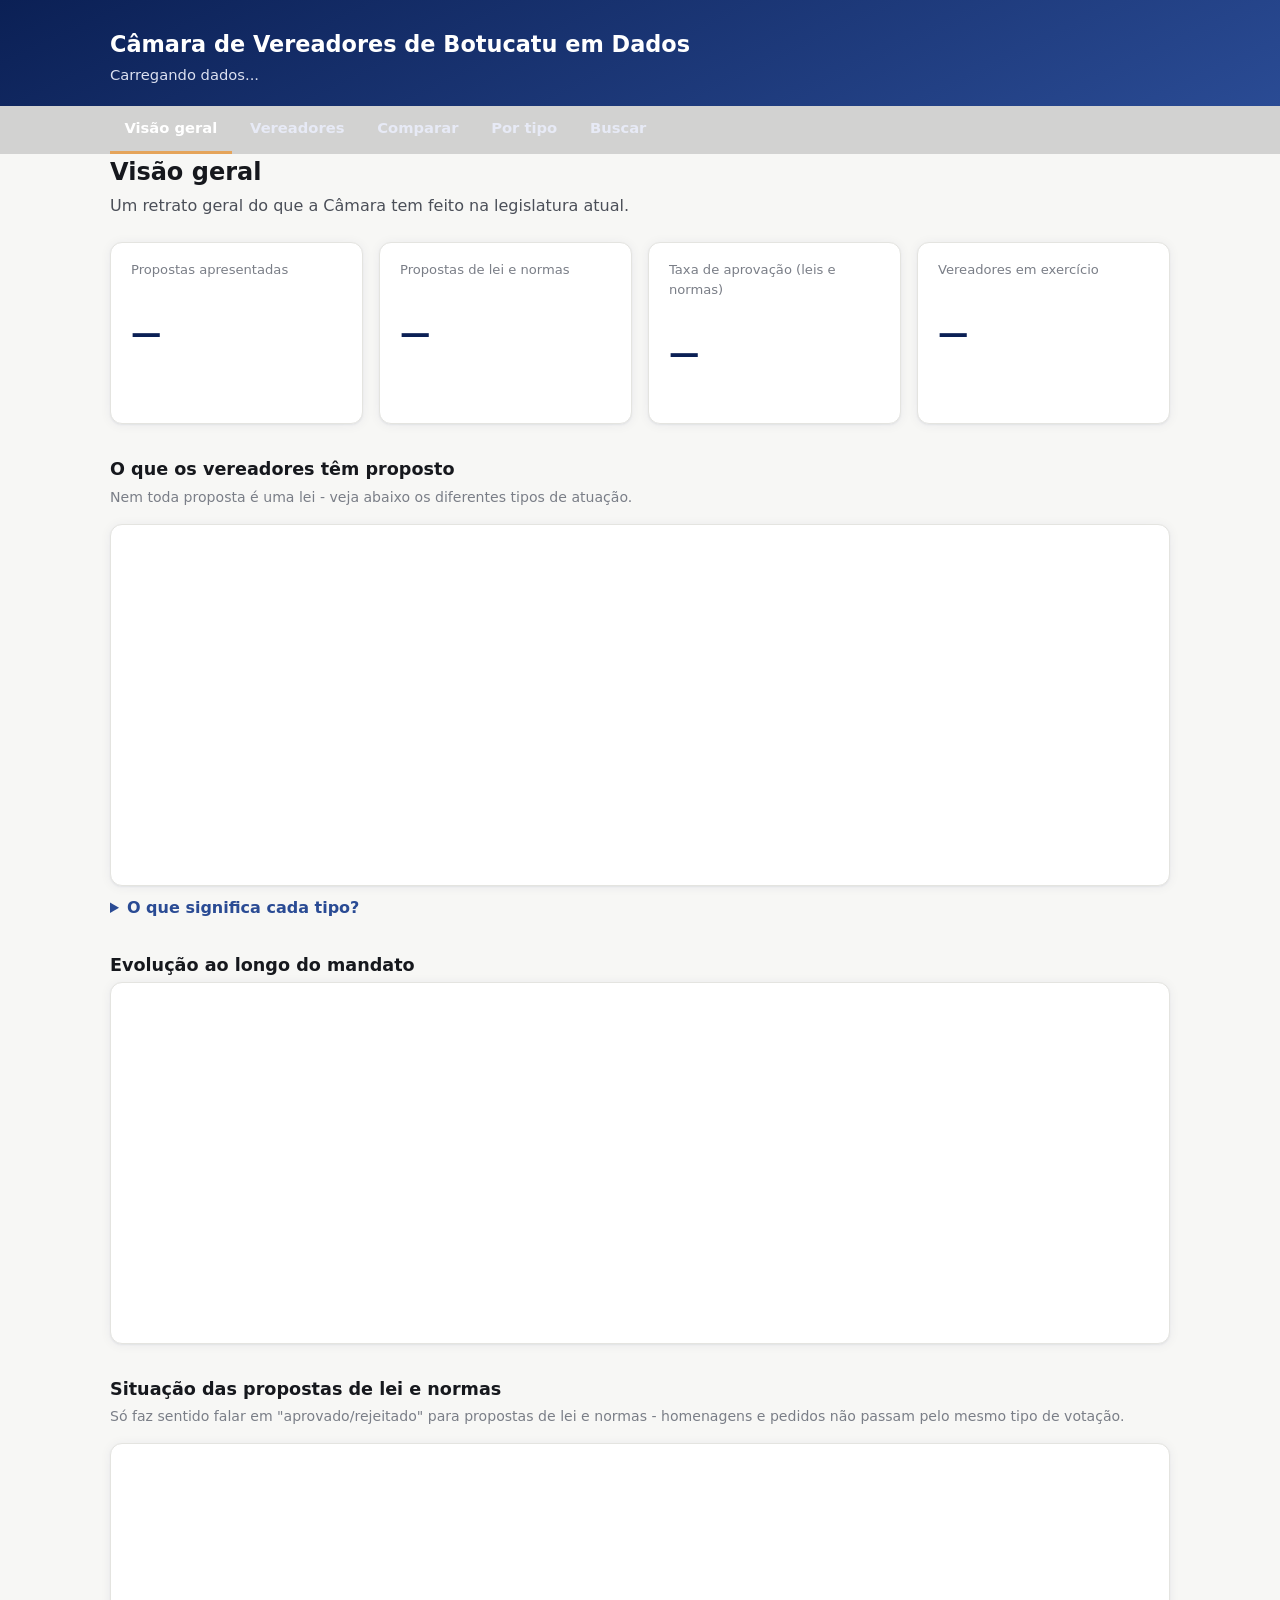
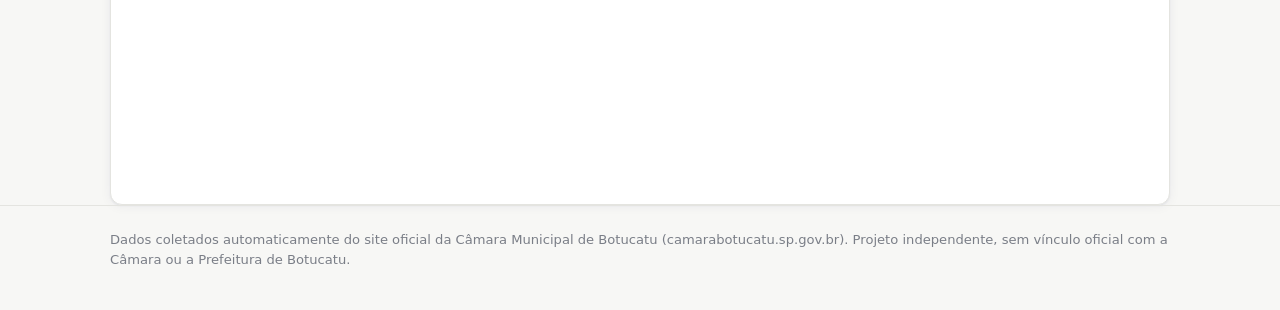
==== site/index.html @ a8df569b "Adiciona site público estático (HTML/CSS/JS) com identidade visual da Câmara 5 páginas (visão geral," ====
<!doctype html>
<html lang="pt-BR">
<head>
<meta charset="utf-8">
<meta name="viewport" content="width=device-width, initial-scale=1">
<title>Visão geral — Câmara de Botucatu em Dados</title>
<meta name="description" content="O que os vereadores de Botucatu em exercício têm proposto na legislatura atual.">
<link rel="stylesheet" href="assets/style.css">
<script src="https://cdn.jsdelivr.net/npm/chart.js@4"></script>
</head>
<body>
<header class="site-header" id="site-header"></header>
<nav class="site-nav" id="site-nav"></nav>

<main class="container">
  <h2 class="page-title">Visão geral</h2>
  <p class="page-subtitle">Um retrato geral do que a Câmara tem feito na legislatura atual.</p>

  <div class="grid" id="stat-tiles">
    <div class="card stat-tile"><p class="stat-label">Propostas apresentadas</p><p class="stat-value" id="stat-total">—</p></div>
    <div class="card stat-tile"><p class="stat-label">Propostas de lei e normas</p><p class="stat-value" id="stat-normativos">—</p></div>
    <div class="card stat-tile"><p class="stat-label">Taxa de aprovação (leis e normas)</p><p class="stat-value" id="stat-taxa">—</p></div>
    <div class="card stat-tile"><p class="stat-label">Vereadores em exercício</p><p class="stat-value" id="stat-vereadores">—</p></div>
  </div>

  <h3 class="section-title">O que os vereadores têm proposto</h3>
  <p class="section-caption">Nem toda proposta é uma lei - veja abaixo os diferentes tipos de atuação.</p>
  <div class="card chart-card">
    <div class="chart-wrap"><canvas id="grafico-familia"></canvas></div>
  </div>
  <details>
    <summary>O que significa cada tipo?</summary>
    <ul>
      <li><strong>Propostas de lei e normas</strong>: Projetos de Lei e afins - podem virar lei/norma se aprovados.</li>
      <li><strong>Pedidos e solicitações</strong>: Indicações (sugestões ao Executivo) e Requerimentos (pedidos formais/fiscalização).</li>
      <li><strong>Homenagens e manifestações</strong>: Moções - aplausos, repúdio, pesar. Não têm efeito de lei.</li>
      <li><strong>Outros</strong>: prestação de contas e vetos.</li>
    </ul>
  </details>

  <h3 class="section-title">Evolução ao longo do mandato</h3>
  <div class="card chart-card">
    <div class="chart-wrap"><canvas id="grafico-evolucao"></canvas></div>
  </div>

  <h3 class="section-title">Situação das propostas de lei e normas</h3>
  <p class="section-caption">Só faz sentido falar em "aprovado/rejeitado" para propostas de lei e normas - homenagens e pedidos não passam pelo mesmo tipo de votação.</p>
  <div class="card chart-card">
    <div class="chart-wrap"><canvas id="grafico-situacao"></canvas></div>
  </div>
</main>

<footer class="site-footer" id="site-footer"></footer>

<script src="assets/data.js"></script>
<script src="assets/layout.js"></script>
<script src="assets/charts.js"></script>
<script>
montarLayout("index");

CamaraData.carregar().then(({ proposituras, meta }) => {
  atualizarCabecalho(meta);

  const normativos = proposituras.filter((p) => p.familia === "Normativos");
  const aprovados = normativos.filter((p) => p.status === "Aprovado");
  const taxa = normativos.length ? Math.round((aprovados.length / normativos.length) * 100) : 0;

  document.getElementById("stat-total").textContent = CamaraData.formatarNumero(proposituras.length);
  document.getElementById("stat-normativos").textContent = CamaraData.formatarNumero(normativos.length);
  document.getElementById("stat-taxa").textContent = `${taxa}%`;
  document.getElementById("stat-vereadores").textContent = meta.total_vereadores;

  // Por família
  const porFamilia = CamaraData.agrupar(proposituras, "familia_label");
  const labelsUnicos = CamaraData.FAMILIAS_ORDEM
    .map((f) => proposituras.find((p) => p.familia === f)?.familia_label)
    .filter(Boolean);
  const valoresFamilia = labelsUnicos.map((l) => porFamilia[l] || 0);
  const coresFamilia = CamaraData.FAMILIAS_ORDEM.filter((f) => proposituras.some((p) => p.familia === f)).map((f) => CamaraData.CORES_FAMILIA[f]);
  graficoBarrasHorizontais("grafico-familia", labelsUnicos, valoresFamilia, coresFamilia);

  // Evolução por ano
  const porAnoFamilia = {};
  proposituras.forEach((p) => {
    if (!p.data) return;
    const ano = p.data.slice(0, 4);
    porAnoFamilia[ano] = porAnoFamilia[ano] || {};
    porAnoFamilia[ano][p.familia] = (porAnoFamilia[ano][p.familia] || 0) + 1;
  });
  const anos = Object.keys(porAnoFamilia).sort();
  const familiasPresentes = CamaraData.FAMILIAS_ORDEM.filter((f) => proposituras.some((p) => p.familia === f));
  const series = familiasPresentes.map((f) => ({
    label: proposituras.find((p) => p.familia === f).familia_label,
    data: anos.map((a) => porAnoFamilia[a][f] || 0),
    color: CamaraData.CORES_FAMILIA[f],
  }));
  graficoLinhaTempo("grafico-evolucao", anos, series);

  // Situação dos normativos
  const porStatus = CamaraData.agrupar(normativos, "status");
  const statusPresentes = CamaraData.STATUS_ORDEM.filter((s) => porStatus[s]);
  graficoBarrasStatus(
    "grafico-situacao",
    statusPresentes,
    statusPresentes.map((s) => porStatus[s]),
    statusPresentes.map((s) => CamaraData.CORES_STATUS[s])
  );
});
</script>
</body>
</html>
---- site/assets/style.css ----
/* Câmara de Botucatu em Dados — identidade visual baseada no site oficial
   (camarabotucatu.sp.gov.br): azul-marinho + dourado. */

:root {
  color-scheme: light;
  --navy: #0b2055;
  --navy-light: #2a4b94;
  --gold: #e5a45a;
  --gold-dark: #b97a2e;

  --bg: #f7f7f5;
  --surface: #ffffff;
  --text: #16181d;
  --text-secondary: #4b4f58;
  --text-muted: #7a7e87;
  --border: #e4e4e0;

  /* paleta categórica validada (acessível) - usada só para dados, não para o chrome */
  --cat-normativos: #2a78d6;
  --cat-fiscalizacao: #eb6834;
  --cat-manifestacoes: #1baf7a;
  --cat-outros: #eda100;

  /* status (fixos, com significado - nunca reaproveitados como cor de série) */
  --status-aprovado: #0ca30c;
  --status-rejeitado: #d03b3b;
  --status-tramitando: #d98c00;
  --status-arquivado: #ec835a;
  --status-outro: #7a7e87;

  --radius: 12px;
  --shadow: 0 1px 2px rgba(11, 32, 85, 0.06), 0 1px 12px rgba(11, 32, 85, 0.06);
}

@media (prefers-color-scheme: dark) {
  :root:where(:not([data-theme="light"])) {
    color-scheme: dark;
    --bg: #0f1115;
    --surface: #171a21;
    --text: #f3f4f6;
    --text-secondary: #c3c6cf;
    --text-muted: #8b8f99;
    --border: #2a2e37;
    --shadow: 0 1px 2px rgba(0, 0, 0, 0.3), 0 1px 12px rgba(0, 0, 0, 0.3);
  }
}
:root[data-theme="dark"] {
  color-scheme: dark;
  --bg: #0f1115;
  --surface: #171a21;
  --text: #f3f4f6;
  --text-secondary: #c3c6cf;
  --text-muted: #8b8f99;
  --border: #2a2e37;
  --shadow: 0 1px 2px rgba(0, 0, 0, 0.3), 0 1px 12px rgba(0, 0, 0, 0.3);
}

* { box-sizing: border-box; }

html, body {
  margin: 0;
  padding: 0;
  background: var(--bg);
  color: var(--text);
  font-family: system-ui, -apple-system, "Segoe UI", Roboto, sans-serif;
  line-height: 1.5;
  -webkit-font-smoothing: antialiased;
}

a { color: var(--navy-light); }
:root[data-theme="dark"] a, @media (prefers-color-scheme: dark) { }
a:hover { color: var(--gold-dark); }

.container {
  max-width: 1100px;
  margin: 0 auto;
  padding: 0 1.25rem;
}

/* ---------- Cabeçalho ---------- */
.site-header {
  background: linear-gradient(155deg, var(--navy) 0%, var(--navy-light) 100%);
  color: #fff;
  padding: 1.75rem 0 1.25rem;
}
.site-header .container {
  display: flex;
  align-items: center;
  gap: 1rem;
  flex-wrap: wrap;
}
.site-header img.brasao {
  height: 56px;
  width: auto;
  filter: drop-shadow(1px 1px 3px rgba(0,0,0,.35));
}
.site-header h1 {
  font-size: 1.4rem;
  margin: 0;
  font-weight: 700;
}
.site-header p {
  margin: .15rem 0 0;
  color: #dbe0f0;
  font-size: .92rem;
  max-width: 640px;
}
.header-text { flex: 1; min-width: 240px; }

/* ---------- Navegação ---------- */
.site-nav {
  background: rgba(0,0,0,.15);
}
.site-nav .container {
  display: flex;
  gap: .25rem;
  flex-wrap: wrap;
}
.site-nav a {
  color: #e7eaf6;
  text-decoration: none;
  padding: .7rem .9rem;
  font-size: .92rem;
  font-weight: 600;
  border-bottom: 3px solid transparent;
  transition: border-color .15s ease, color .15s ease;
}
.site-nav a:hover { color: #fff; }
.site-nav a.active {
  color: #fff;
  border-bottom-color: var(--gold);
}

/* ---------- Layout geral ---------- */
main { padding: 1.75rem 0 3rem; }
h2.page-title { font-size: 1.5rem; margin: 0 0 .25rem; }
.page-subtitle { color: var(--text-secondary); margin: 0 0 1.5rem; max-width: 720px; }
.section-title { font-size: 1.1rem; margin: 2rem 0 .25rem; }
.section-caption { color: var(--text-muted); font-size: .88rem; margin: 0 0 1rem; }

/* ---------- Cartões / grid ---------- */
.grid {
  display: grid;
  gap: 1rem;
  grid-template-columns: repeat(auto-fit, minmax(200px, 1fr));
}
.card {
  background: var(--surface);
  border: 1px solid var(--border);
  border-radius: var(--radius);
  box-shadow: var(--shadow);
  padding: 1.1rem 1.25rem;
}
.stat-tile .stat-label {
  font-size: .82rem;
  color: var(--text-muted);
  margin: 0 0 .35rem;
}
.stat-tile .stat-value {
  font-size: 1.9rem;
  font-weight: 700;
  color: var(--navy);
}
:root[data-theme="dark"] .stat-tile .stat-value,
@media (prefers-color-scheme: dark) { .stat-tile .stat-value { color: #7fa6ef; } }

.chart-card { padding: 1.25rem; }
.chart-wrap { position: relative; height: 320px; }

/* ---------- Botões / controles ---------- */
.btn {
  display: inline-block;
  background: var(--navy);
  color: #fff;
  border: none;
  border-radius: 999px;
  padding: .5rem 1rem;
  font-size: .85rem;
  font-weight: 600;
  text-decoration: none;
  cursor: pointer;
}
.btn:hover { background: var(--navy-light); color: #fff; }
.btn-gold { background: var(--gold); color: #35240a; }
.btn-gold:hover { background: var(--gold-dark); color: #fff; }

select, input[type="text"], input[type="search"] {
  font: inherit;
  padding: .55rem .7rem;
  border: 1px solid var(--border);
  border-radius: 8px;
  background: var(--surface);
  color: var(--text);
  width: 100%;
}
label.field-label {
  display: block;
  font-size: .82rem;
  font-weight: 600;
  color: var(--text-secondary);
  margin: 0 0 .3rem;
}
.field { margin-bottom: 1rem; }
.filters-row {
  display: grid;
  gap: .9rem;
  grid-template-columns: repeat(auto-fit, minmax(180px, 1fr));
  margin-bottom: 1.25rem;
}

/* pills de família / tipo de atuação (radio-like) */
.pill-group { display: flex; gap: .5rem; flex-wrap: wrap; margin-bottom: 1rem; }
.pill {
  border: 1.5px solid var(--border);
  background: var(--surface);
  color: var(--text-secondary);
  border-radius: 999px;
  padding: .45rem .9rem;
  font-size: .85rem;
  font-weight: 600;
  cursor: pointer;
}
.pill.active {
  border-color: var(--navy);
  background: var(--navy);
  color: #fff;
}

/* ---------- Tabela ---------- */
.table-wrap { overflow-x: auto; border: 1px solid var(--border); border-radius: var(--radius); }
table { width: 100%; border-collapse: collapse; background: var(--surface); font-size: .9rem; }
th, td { text-align: left; padding: .6rem .8rem; border-bottom: 1px solid var(--border); white-space: nowrap; }
td.wrap, th.wrap { white-space: normal; }
th { color: var(--text-muted); font-size: .78rem; text-transform: uppercase; letter-spacing: .03em; }
tbody tr:hover { background: rgba(11,32,85,.04); }
:root[data-theme="dark"] tbody tr:hover { background: rgba(255,255,255,.04); }

/* status pill dentro de tabela */
.status-pill {
  display: inline-block;
  padding: .15rem .55rem;
  border-radius: 999px;
  font-size: .78rem;
  font-weight: 600;
  color: #fff;
}

/* ---------- Perfil do vereador ---------- */
.perfil-header { display: flex; gap: 1.25rem; flex-wrap: wrap; align-items: flex-start; }
.perfil-header img.foto {
  width: 140px; height: 140px; object-fit: cover;
  border-radius: var(--radius);
  border: 1px solid var(--border);
  background: var(--surface);
}
.perfil-info { flex: 1; min-width: 240px; }
.perfil-info h2 { margin: 0 0 .25rem; }
details { margin-top: .6rem; }
details summary { cursor: pointer; font-weight: 600; color: var(--navy-light); }
:root[data-theme="dark"] details summary { color: #9db6ec; }

/* ---------- Rodapé ---------- */
.site-footer {
  border-top: 1px solid var(--border);
  color: var(--text-muted);
  font-size: .82rem;
  padding: 1.5rem 0 2.5rem;
}

/* ---------- Utilidades ---------- */
.empty-state { color: var(--text-muted); font-style: italic; padding: 1rem 0; }
.skeleton { color: var(--text-muted); }
.legend { display: flex; gap: 1rem; flex-wrap: wrap; font-size: .82rem; color: var(--text-secondary); margin-top: .5rem; }
.legend .dot { display: inline-block; width: 10px; height: 10px; border-radius: 50%; margin-right: .35rem; vertical-align: middle; }

@media (max-width: 640px) {
  .site-header h1 { font-size: 1.15rem; }
  .stat-tile .stat-value { font-size: 1.5rem; }
}
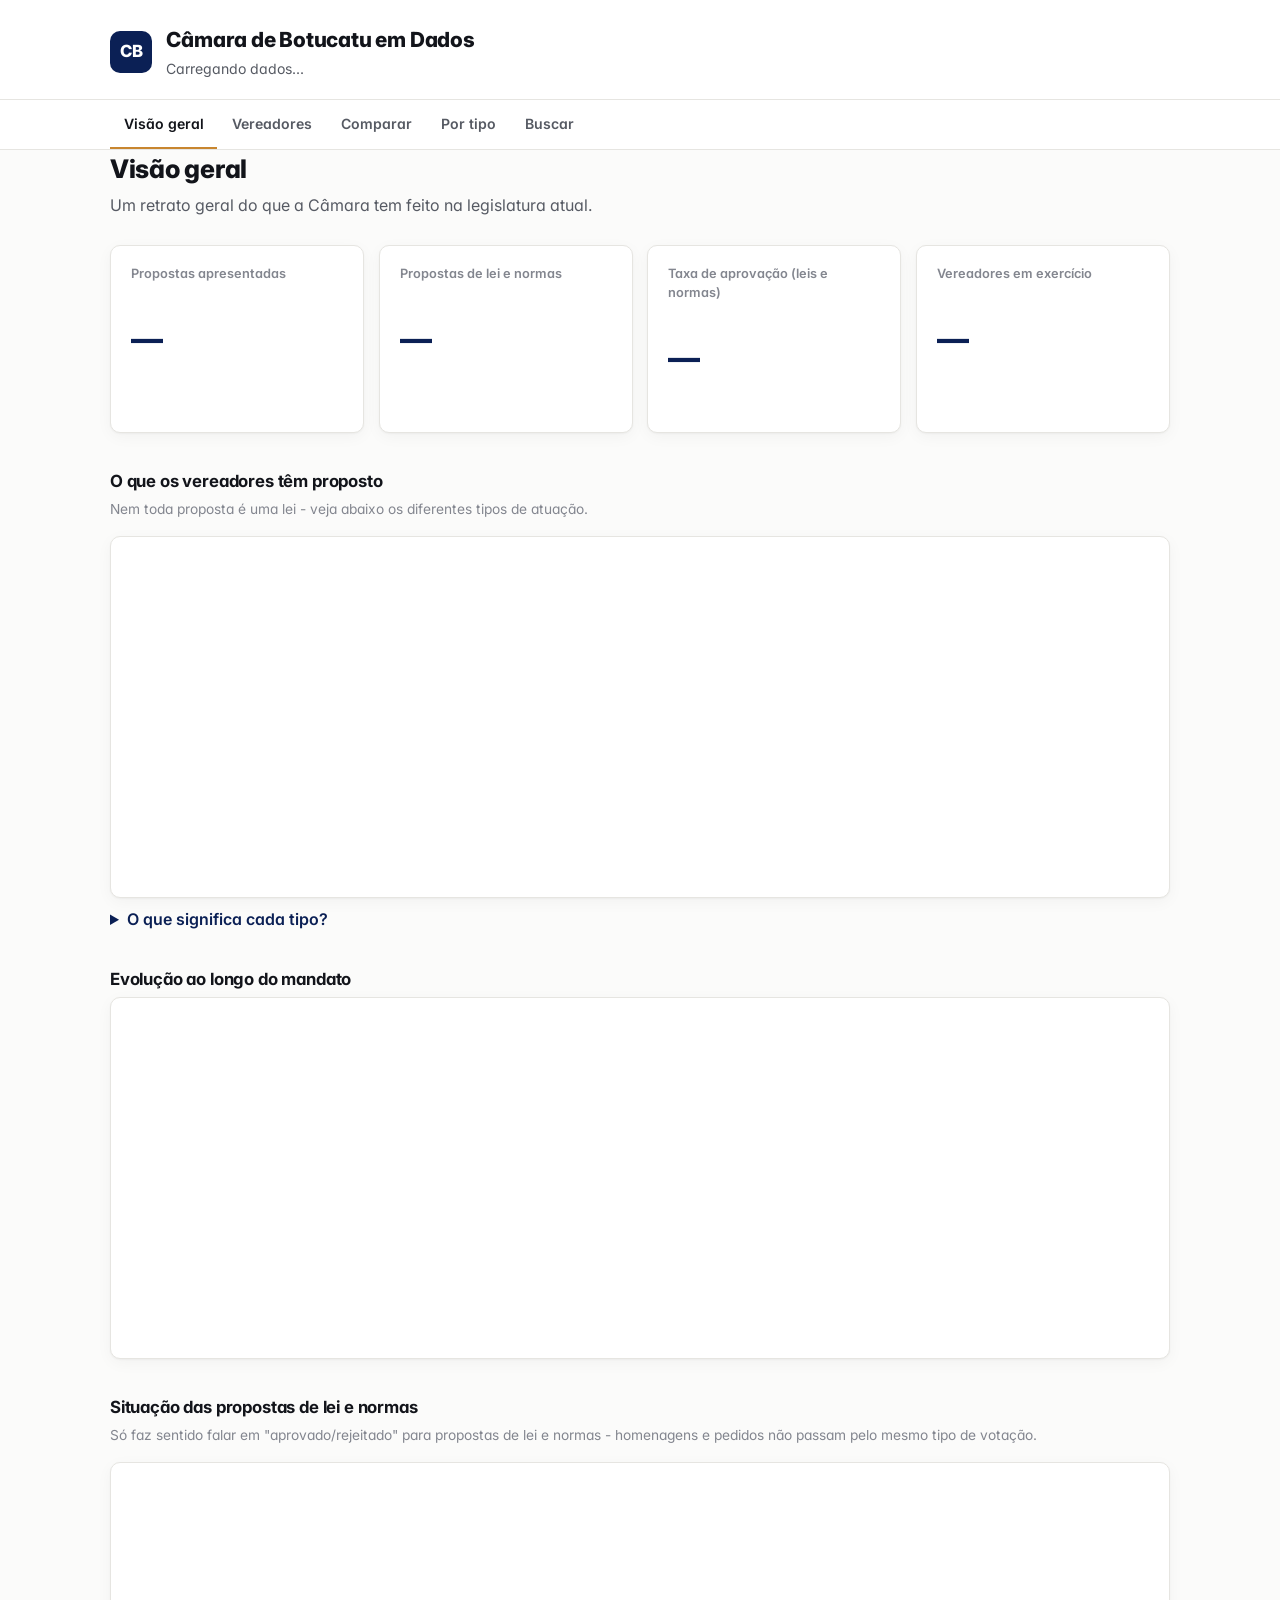
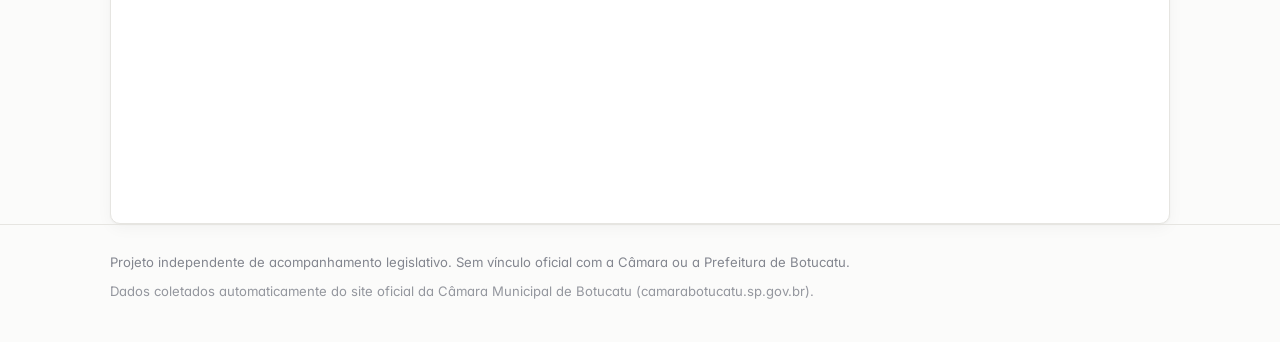
==== commit 0781664f: "Redesenha identidade visual do site e adiciona roadmap do projeto Site deixa de usar o navy/dourado " ====
--- a/site/index.html
+++ b/site/index.html
@@ -5,6 +5,9 @@
 <meta name="viewport" content="width=device-width, initial-scale=1">
 <title>Visão geral — Câmara de Botucatu em Dados</title>
 <meta name="description" content="O que os vereadores de Botucatu em exercício têm proposto na legislatura atual.">
+<link rel="preconnect" href="https://fonts.googleapis.com">
+<link rel="preconnect" href="https://fonts.gstatic.com" crossorigin>
+<link href="https://fonts.googleapis.com/css2?family=Inter:wght@400;600;700;800&display=swap" rel="stylesheet">
 <link rel="stylesheet" href="assets/style.css">
 <script src="https://cdn.jsdelivr.net/npm/chart.js@4"></script>
 </head>
--- a/site/assets/style.css
+++ b/site/assets/style.css
@@ -1,19 +1,21 @@
-/* Câmara de Botucatu em Dados — identidade visual baseada no site oficial
-   (camarabotucatu.sp.gov.br): azul-marinho + dourado. */
+/* Câmara de Botucatu em Dados — ferramenta independente de acompanhamento
+   legislativo. Usa o azul-marinho da Câmara apenas como referência sutil
+   (texto/acentos), não como identidade visual copiada - o objetivo é parecer
+   um produto de dados moderno, não uma extensão do site institucional. */
 
 :root {
   color-scheme: light;
   --navy: #0b2055;
-  --navy-light: #2a4b94;
-  --gold: #e5a45a;
-  --gold-dark: #b97a2e;
-
-  --bg: #f7f7f5;
+  --navy-soft: #eef1f9;
+  --gold: #c8862f;
+
+  --ink: #12141a;
+  --bg: #fbfbfa;
   --surface: #ffffff;
-  --text: #16181d;
-  --text-secondary: #4b4f58;
-  --text-muted: #7a7e87;
-  --border: #e4e4e0;
+  --text: #21242b;
+  --text-secondary: #565a63;
+  --text-muted: #83868f;
+  --border: #e6e5e1;
 
   /* paleta categórica validada (acessível) - usada só para dados, não para o chrome */
   --cat-normativos: #2a78d6;
@@ -26,33 +28,37 @@
   --status-rejeitado: #d03b3b;
   --status-tramitando: #d98c00;
   --status-arquivado: #ec835a;
-  --status-outro: #7a7e87;
-
-  --radius: 12px;
-  --shadow: 0 1px 2px rgba(11, 32, 85, 0.06), 0 1px 12px rgba(11, 32, 85, 0.06);
+  --status-outro: #83868f;
+
+  --radius: 10px;
+  --shadow: 0 1px 2px rgba(18, 20, 26, 0.04), 0 4px 16px rgba(18, 20, 26, 0.04);
 }
 
 @media (prefers-color-scheme: dark) {
   :root:where(:not([data-theme="light"])) {
     color-scheme: dark;
+    --navy-soft: #182036;
     --bg: #0f1115;
     --surface: #171a21;
-    --text: #f3f4f6;
-    --text-secondary: #c3c6cf;
-    --text-muted: #8b8f99;
+    --ink: #f4f5f7;
+    --text: #e7e8ea;
+    --text-secondary: #b7bac2;
+    --text-muted: #888c96;
     --border: #2a2e37;
-    --shadow: 0 1px 2px rgba(0, 0, 0, 0.3), 0 1px 12px rgba(0, 0, 0, 0.3);
+    --shadow: 0 1px 2px rgba(0, 0, 0, 0.3), 0 4px 16px rgba(0, 0, 0, 0.3);
   }
 }
 :root[data-theme="dark"] {
   color-scheme: dark;
+  --navy-soft: #182036;
   --bg: #0f1115;
   --surface: #171a21;
-  --text: #f3f4f6;
-  --text-secondary: #c3c6cf;
-  --text-muted: #8b8f99;
+  --ink: #f4f5f7;
+  --text: #e7e8ea;
+  --text-secondary: #b7bac2;
+  --text-muted: #888c96;
   --border: #2a2e37;
-  --shadow: 0 1px 2px rgba(0, 0, 0, 0.3), 0 1px 12px rgba(0, 0, 0, 0.3);
+  --shadow: 0 1px 2px rgba(0, 0, 0, 0.3), 0 4px 16px rgba(0, 0, 0, 0.3);
 }
 
 * { box-sizing: border-box; }
@@ -62,14 +68,16 @@
   padding: 0;
   background: var(--bg);
   color: var(--text);
-  font-family: system-ui, -apple-system, "Segoe UI", Roboto, sans-serif;
+  font-family: "Inter", system-ui, -apple-system, "Segoe UI", sans-serif;
   line-height: 1.5;
   -webkit-font-smoothing: antialiased;
-}
-
-a { color: var(--navy-light); }
-:root[data-theme="dark"] a, @media (prefers-color-scheme: dark) { }
-a:hover { color: var(--gold-dark); }
+  font-feature-settings: "cv11", "ss01";
+}
+
+h1, h2, h3, .stat-value { letter-spacing: -0.01em; }
+
+a { color: var(--navy); text-underline-offset: 2px; }
+a:hover { color: var(--gold); }
 
 .container {
   max-width: 1100px;
@@ -79,69 +87,82 @@
 
 /* ---------- Cabeçalho ---------- */
 .site-header {
-  background: linear-gradient(155deg, var(--navy) 0%, var(--navy-light) 100%);
-  color: #fff;
-  padding: 1.75rem 0 1.25rem;
+  background: var(--surface);
+  border-bottom: 1px solid var(--border);
+  padding: 1.5rem 0 1.25rem;
 }
 .site-header .container {
   display: flex;
   align-items: center;
-  gap: 1rem;
+  gap: .9rem;
   flex-wrap: wrap;
 }
-.site-header img.brasao {
-  height: 56px;
-  width: auto;
-  filter: drop-shadow(1px 1px 3px rgba(0,0,0,.35));
+.site-header .brandmark {
+  width: 42px;
+  height: 42px;
+  flex: none;
+  border-radius: 10px;
+  background: var(--navy);
+  color: #fff;
+  display: flex;
+  align-items: center;
+  justify-content: center;
+  font-weight: 800;
+  font-size: 1.05rem;
 }
 .site-header h1 {
-  font-size: 1.4rem;
+  font-size: 1.3rem;
   margin: 0;
-  font-weight: 700;
+  font-weight: 800;
+  color: var(--ink);
 }
 .site-header p {
-  margin: .15rem 0 0;
-  color: #dbe0f0;
-  font-size: .92rem;
+  margin: .2rem 0 0;
+  color: var(--text-secondary);
+  font-size: .88rem;
   max-width: 640px;
 }
 .header-text { flex: 1; min-width: 240px; }
 
 /* ---------- Navegação ---------- */
 .site-nav {
-  background: rgba(0,0,0,.15);
+  background: var(--surface);
+  border-bottom: 1px solid var(--border);
+  position: sticky;
+  top: 0;
+  z-index: 10;
 }
 .site-nav .container {
   display: flex;
-  gap: .25rem;
+  gap: .1rem;
   flex-wrap: wrap;
 }
 .site-nav a {
-  color: #e7eaf6;
+  color: var(--text-secondary);
   text-decoration: none;
-  padding: .7rem .9rem;
-  font-size: .92rem;
-  font-weight: 600;
-  border-bottom: 3px solid transparent;
+  padding: .8rem .85rem;
+  font-size: .88rem;
+  font-weight: 600;
+  border-bottom: 2px solid transparent;
   transition: border-color .15s ease, color .15s ease;
 }
-.site-nav a:hover { color: #fff; }
+.site-nav a:hover { color: var(--ink); }
 .site-nav a.active {
-  color: #fff;
+  color: var(--ink);
   border-bottom-color: var(--gold);
 }
 
 /* ---------- Layout geral ---------- */
-main { padding: 1.75rem 0 3rem; }
-h2.page-title { font-size: 1.5rem; margin: 0 0 .25rem; }
-.page-subtitle { color: var(--text-secondary); margin: 0 0 1.5rem; max-width: 720px; }
-.section-title { font-size: 1.1rem; margin: 2rem 0 .25rem; }
-.section-caption { color: var(--text-muted); font-size: .88rem; margin: 0 0 1rem; }
+main { padding: 2rem 0 3rem; }
+h2.page-title { font-size: 1.6rem; margin: 0 0 .3rem; font-weight: 800; color: var(--ink); }
+.page-subtitle { color: var(--text-secondary); margin: 0 0 1.75rem; max-width: 720px; }
+.section-title { font-size: 1.05rem; margin: 2.25rem 0 .3rem; font-weight: 700; color: var(--ink); }
+.section-caption { color: var(--text-muted); font-size: .86rem; margin: 0 0 1rem; }
 
 /* ---------- Cartões / grid ---------- */
 .grid {
   display: grid;
-  gap: 1rem;
+  gap: .9rem;
   grid-template-columns: repeat(auto-fit, minmax(200px, 1fr));
 }
 .card {
@@ -151,18 +172,22 @@
   box-shadow: var(--shadow);
   padding: 1.1rem 1.25rem;
 }
+.stat-tile { position: relative; overflow: hidden; }
 .stat-tile .stat-label {
-  font-size: .82rem;
+  font-size: .8rem;
   color: var(--text-muted);
-  margin: 0 0 .35rem;
+  margin: 0 0 .4rem;
+  font-weight: 600;
 }
 .stat-tile .stat-value {
-  font-size: 1.9rem;
-  font-weight: 700;
+  font-size: 2rem;
+  font-weight: 800;
   color: var(--navy);
 }
-:root[data-theme="dark"] .stat-tile .stat-value,
-@media (prefers-color-scheme: dark) { .stat-tile .stat-value { color: #7fa6ef; } }
+:root[data-theme="dark"] .stat-tile .stat-value { color: #8fb3ef; }
+@media (prefers-color-scheme: dark) {
+  :root:where(:not([data-theme="light"])) .stat-tile .stat-value { color: #8fb3ef; }
+}
 
 .chart-card { padding: 1.25rem; }
 .chart-wrap { position: relative; height: 320px; }
@@ -170,19 +195,23 @@
 /* ---------- Botões / controles ---------- */
 .btn {
   display: inline-block;
+  background: transparent;
+  color: var(--navy);
+  border: 1.5px solid var(--border);
+  border-radius: 999px;
+  padding: .4rem .85rem;
+  font-size: .82rem;
+  font-weight: 600;
+  text-decoration: none;
+  cursor: pointer;
+}
+.btn:hover { border-color: var(--navy); background: var(--navy-soft); color: var(--navy); }
+.btn-primary {
   background: var(--navy);
   color: #fff;
-  border: none;
-  border-radius: 999px;
-  padding: .5rem 1rem;
-  font-size: .85rem;
-  font-weight: 600;
-  text-decoration: none;
-  cursor: pointer;
-}
-.btn:hover { background: var(--navy-light); color: #fff; }
-.btn-gold { background: var(--gold); color: #35240a; }
-.btn-gold:hover { background: var(--gold-dark); color: #fff; }
+  border-color: var(--navy);
+}
+.btn-primary:hover { background: #142a68; color: #fff; }
 
 select, input[type="text"], input[type="search"] {
   font: inherit;
@@ -193,6 +222,7 @@
   color: var(--text);
   width: 100%;
 }
+select:focus, input:focus { outline: 2px solid var(--navy-soft); border-color: var(--navy); }
 label.field-label {
   display: block;
   font-size: .82rem;
@@ -222,58 +252,65 @@
 }
 .pill.active {
   border-color: var(--navy);
-  background: var(--navy);
-  color: #fff;
+  background: var(--navy-soft);
+  color: var(--navy);
 }
 
 /* ---------- Tabela ---------- */
 .table-wrap { overflow-x: auto; border: 1px solid var(--border); border-radius: var(--radius); }
-table { width: 100%; border-collapse: collapse; background: var(--surface); font-size: .9rem; }
-th, td { text-align: left; padding: .6rem .8rem; border-bottom: 1px solid var(--border); white-space: nowrap; }
+table { width: 100%; border-collapse: collapse; background: var(--surface); font-size: .89rem; }
+th, td { text-align: left; padding: .65rem .8rem; border-bottom: 1px solid var(--border); white-space: nowrap; }
 td.wrap, th.wrap { white-space: normal; }
-th { color: var(--text-muted); font-size: .78rem; text-transform: uppercase; letter-spacing: .03em; }
-tbody tr:hover { background: rgba(11,32,85,.04); }
-:root[data-theme="dark"] tbody tr:hover { background: rgba(255,255,255,.04); }
+th { color: var(--text-muted); font-size: .76rem; text-transform: uppercase; letter-spacing: .04em; font-weight: 700; }
+tbody tr:hover { background: var(--navy-soft); }
 
 /* status pill dentro de tabela */
 .status-pill {
   display: inline-block;
   padding: .15rem .55rem;
   border-radius: 999px;
-  font-size: .78rem;
-  font-weight: 600;
+  font-size: .76rem;
+  font-weight: 700;
   color: #fff;
 }
 
 /* ---------- Perfil do vereador ---------- */
 .perfil-header { display: flex; gap: 1.25rem; flex-wrap: wrap; align-items: flex-start; }
 .perfil-header img.foto {
-  width: 140px; height: 140px; object-fit: cover;
+  width: 132px; height: 132px; object-fit: cover;
   border-radius: var(--radius);
   border: 1px solid var(--border);
   background: var(--surface);
 }
 .perfil-info { flex: 1; min-width: 240px; }
-.perfil-info h2 { margin: 0 0 .25rem; }
+.perfil-info h2 { margin: 0 0 .25rem; font-weight: 800; color: var(--ink); }
 details { margin-top: .6rem; }
-details summary { cursor: pointer; font-weight: 600; color: var(--navy-light); }
-:root[data-theme="dark"] details summary { color: #9db6ec; }
+details summary { cursor: pointer; font-weight: 600; color: var(--navy); }
 
 /* ---------- Rodapé ---------- */
 .site-footer {
   border-top: 1px solid var(--border);
   color: var(--text-muted);
   font-size: .82rem;
-  padding: 1.5rem 0 2.5rem;
-}
+  padding: 1.75rem 0 2.5rem;
+}
+.site-footer .fonte-oficial {
+  display: flex;
+  align-items: center;
+  gap: .5rem;
+  margin-top: .6rem;
+  opacity: .85;
+}
+.site-footer .fonte-oficial img { height: 22px; width: auto; }
 
 /* ---------- Utilidades ---------- */
 .empty-state { color: var(--text-muted); font-style: italic; padding: 1rem 0; }
-.skeleton { color: var(--text-muted); }
 .legend { display: flex; gap: 1rem; flex-wrap: wrap; font-size: .82rem; color: var(--text-secondary); margin-top: .5rem; }
 .legend .dot { display: inline-block; width: 10px; height: 10px; border-radius: 50%; margin-right: .35rem; vertical-align: middle; }
 
 @media (max-width: 640px) {
-  .site-header h1 { font-size: 1.15rem; }
-  .stat-tile .stat-value { font-size: 1.5rem; }
-}
+  .site-header h1 { font-size: 1.1rem; }
+  .stat-tile .stat-value { font-size: 1.6rem; }
+  .site-nav .container { gap: 0; }
+  .site-nav a { padding: .7rem .55rem; font-size: .82rem; }
+}
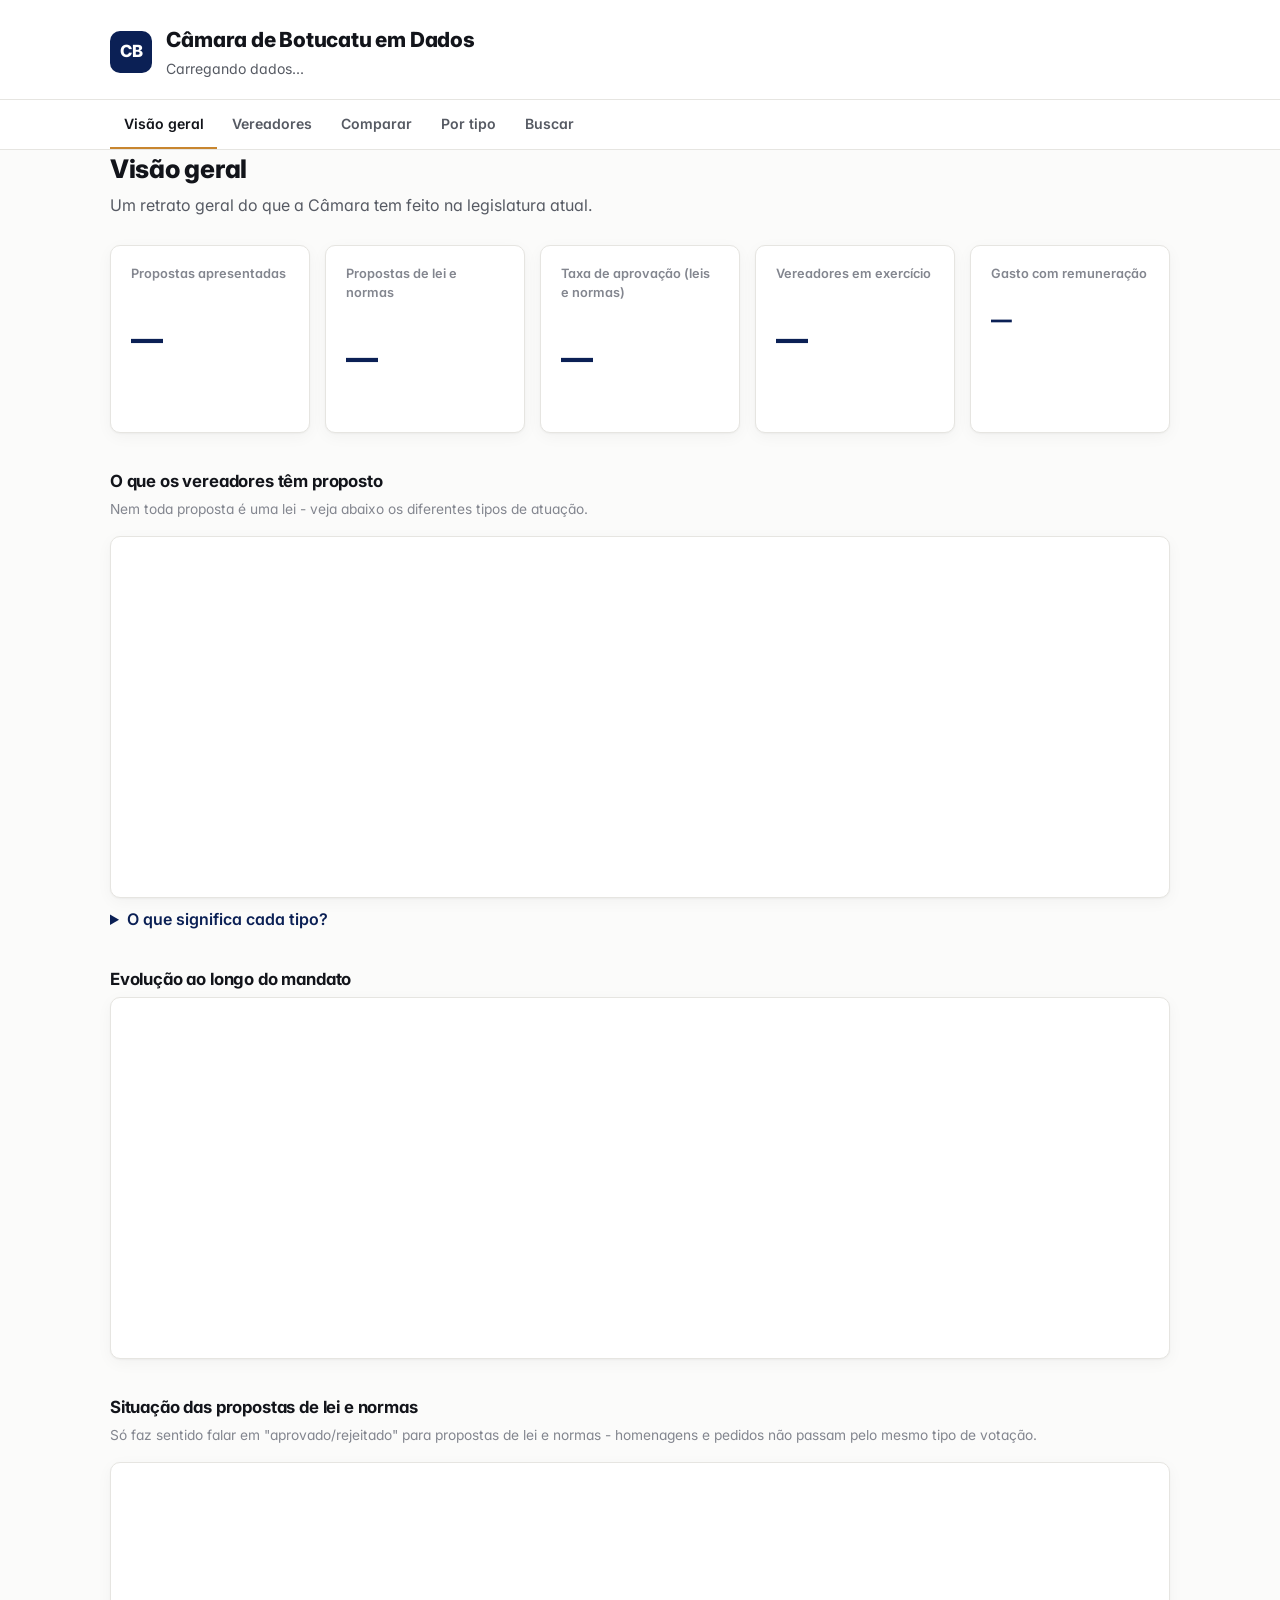
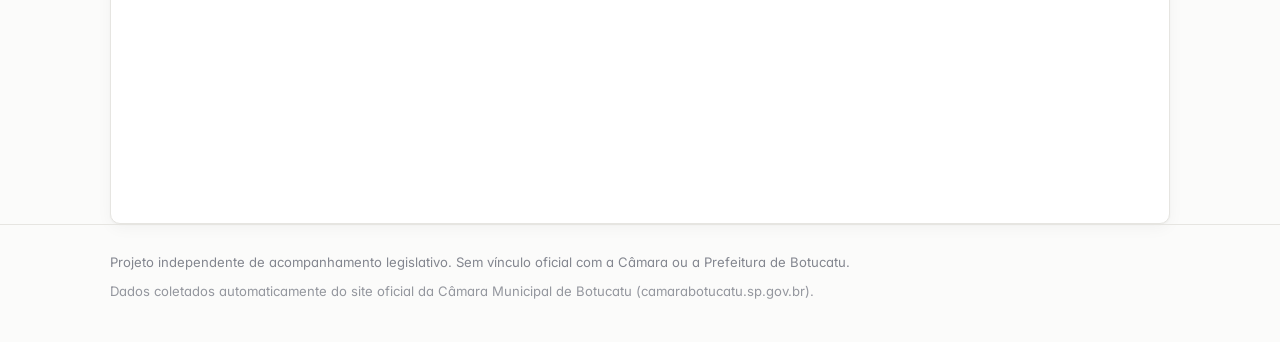
==== commit 7b69eb1a: "Exibe remuneração dos vereadores no site (visão geral + perfil) Visão geral ganha um card com o tota" ====
--- a/site/index.html
+++ b/site/index.html
@@ -24,7 +24,9 @@
     <div class="card stat-tile"><p class="stat-label">Propostas de lei e normas</p><p class="stat-value" id="stat-normativos">—</p></div>
     <div class="card stat-tile"><p class="stat-label">Taxa de aprovação (leis e normas)</p><p class="stat-value" id="stat-taxa">—</p></div>
     <div class="card stat-tile"><p class="stat-label">Vereadores em exercício</p><p class="stat-value" id="stat-vereadores">—</p></div>
+    <div class="card stat-tile"><p class="stat-label">Gasto com remuneração</p><p class="stat-value moeda" id="stat-remuneracao">—</p></div>
   </div>
+  <p class="section-caption" id="legenda-remuneracao"></p>
 
   <h3 class="section-title">O que os vereadores têm proposto</h3>
   <p class="section-caption">Nem toda proposta é uma lei - veja abaixo os diferentes tipos de atuação.</p>
@@ -61,7 +63,7 @@
 <script>
 montarLayout("index");
 
-CamaraData.carregar().then(({ proposituras, meta }) => {
+CamaraData.carregar().then(({ proposituras, meta, remuneracao }) => {
   atualizarCabecalho(meta);
 
   const normativos = proposituras.filter((p) => p.familia === "Normativos");
@@ -72,6 +74,13 @@
   document.getElementById("stat-normativos").textContent = CamaraData.formatarNumero(normativos.length);
   document.getElementById("stat-taxa").textContent = `${taxa}%`;
   document.getElementById("stat-vereadores").textContent = meta.total_vereadores;
+
+  const totalRemuneracao = remuneracao.reduce((soma, r) => soma + (r.liquido || 0), 0);
+  document.getElementById("stat-remuneracao").textContent = CamaraData.formatarMoeda(totalRemuneracao);
+  const periodo = CamaraData.periodoRemuneracao(remuneracao);
+  document.getElementById("legenda-remuneracao").textContent = periodo
+    ? `Soma do valor líquido pago a vereadores (${periodo}), segundo o portal de transparência da Câmara - fonte separada da Siscam, pode não cobrir o mandato inteiro ainda.`
+    : "";
 
   // Por família
   const porFamilia = CamaraData.agrupar(proposituras, "familia_label");
--- a/site/assets/style.css
+++ b/site/assets/style.css
@@ -183,7 +183,9 @@
   font-size: 2rem;
   font-weight: 800;
   color: var(--navy);
-}
+  overflow-wrap: break-word;
+}
+.stat-tile .stat-value.moeda { font-size: 1.3rem; white-space: nowrap; }
 :root[data-theme="dark"] .stat-tile .stat-value { color: #8fb3ef; }
 @media (prefers-color-scheme: dark) {
   :root:where(:not([data-theme="light"])) .stat-tile .stat-value { color: #8fb3ef; }
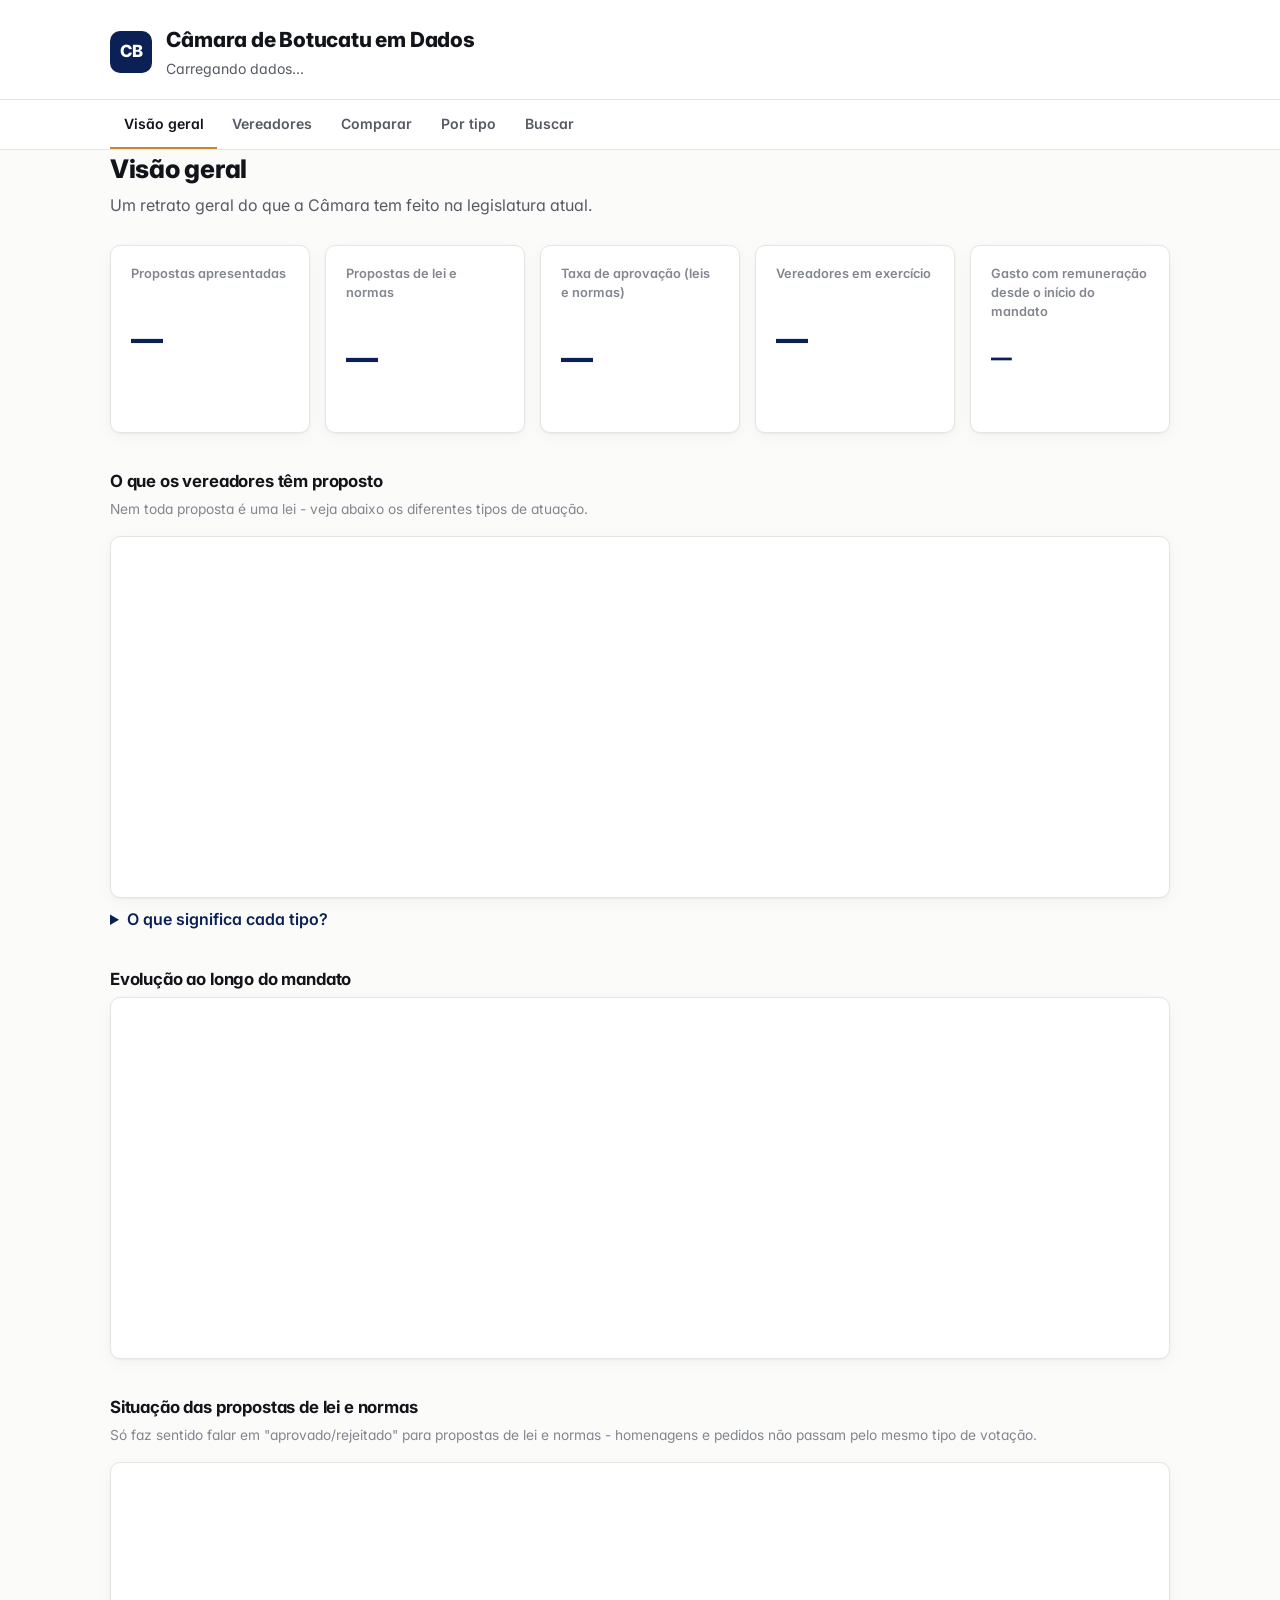
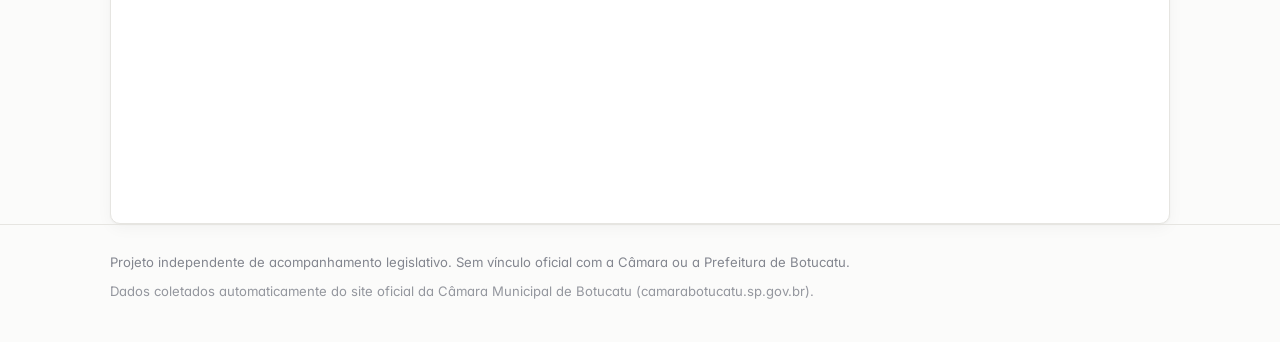
==== commit 7a6d3de2: "Estima gasto com remuneração desde o início do mandato Usa a data_admissao já coletada do portal de " ====
--- a/site/index.html
+++ b/site/index.html
@@ -24,7 +24,7 @@
     <div class="card stat-tile"><p class="stat-label">Propostas de lei e normas</p><p class="stat-value" id="stat-normativos">—</p></div>
     <div class="card stat-tile"><p class="stat-label">Taxa de aprovação (leis e normas)</p><p class="stat-value" id="stat-taxa">—</p></div>
     <div class="card stat-tile"><p class="stat-label">Vereadores em exercício</p><p class="stat-value" id="stat-vereadores">—</p></div>
-    <div class="card stat-tile"><p class="stat-label">Gasto com remuneração</p><p class="stat-value moeda" id="stat-remuneracao">—</p></div>
+    <div class="card stat-tile"><p class="stat-label">Gasto com remuneração desde o início do mandato</p><p class="stat-value moeda" id="stat-remuneracao">—</p></div>
   </div>
   <p class="section-caption" id="legenda-remuneracao"></p>
 
@@ -75,11 +75,11 @@
   document.getElementById("stat-taxa").textContent = `${taxa}%`;
   document.getElementById("stat-vereadores").textContent = meta.total_vereadores;
 
-  const totalRemuneracao = remuneracao.reduce((soma, r) => soma + (r.liquido || 0), 0);
-  document.getElementById("stat-remuneracao").textContent = CamaraData.formatarMoeda(totalRemuneracao);
+  document.getElementById("stat-remuneracao").textContent = CamaraData.formatarMoeda(meta.estimativa_gasto_mandato_total);
+  const totalConfirmado = remuneracao.reduce((soma, r) => soma + (r.proventos || 0), 0);
   const periodo = CamaraData.periodoRemuneracao(remuneracao);
-  document.getElementById("legenda-remuneracao").textContent = periodo
-    ? `Soma do valor líquido pago a vereadores (${periodo}), segundo o portal de transparência da Câmara - fonte separada da Siscam, pode não cobrir o mandato inteiro ainda.`
+  document.getElementById("legenda-remuneracao").textContent = meta.estimativa_gasto_mandato_total
+    ? `Estimativa do valor bruto pago a vereadores desde o início do mandato (${meta.legislatura_atual_inicio_display}) até ${meta.estimativa_gasto_mandato_competencia}, mês a mês, pelo valor mais recente conhecido de cada um - já considera corretamente quando um suplente assumiu no lugar de um titular licenciado. Não considera possíveis reajustes salariais ao longo do caminho. ${CamaraData.formatarMoeda(totalConfirmado)} desse total já foram efetivamente confirmados nos meses com dados coletados (${periodo}); o restante é projeção.`
     : "";
 
   // Por família
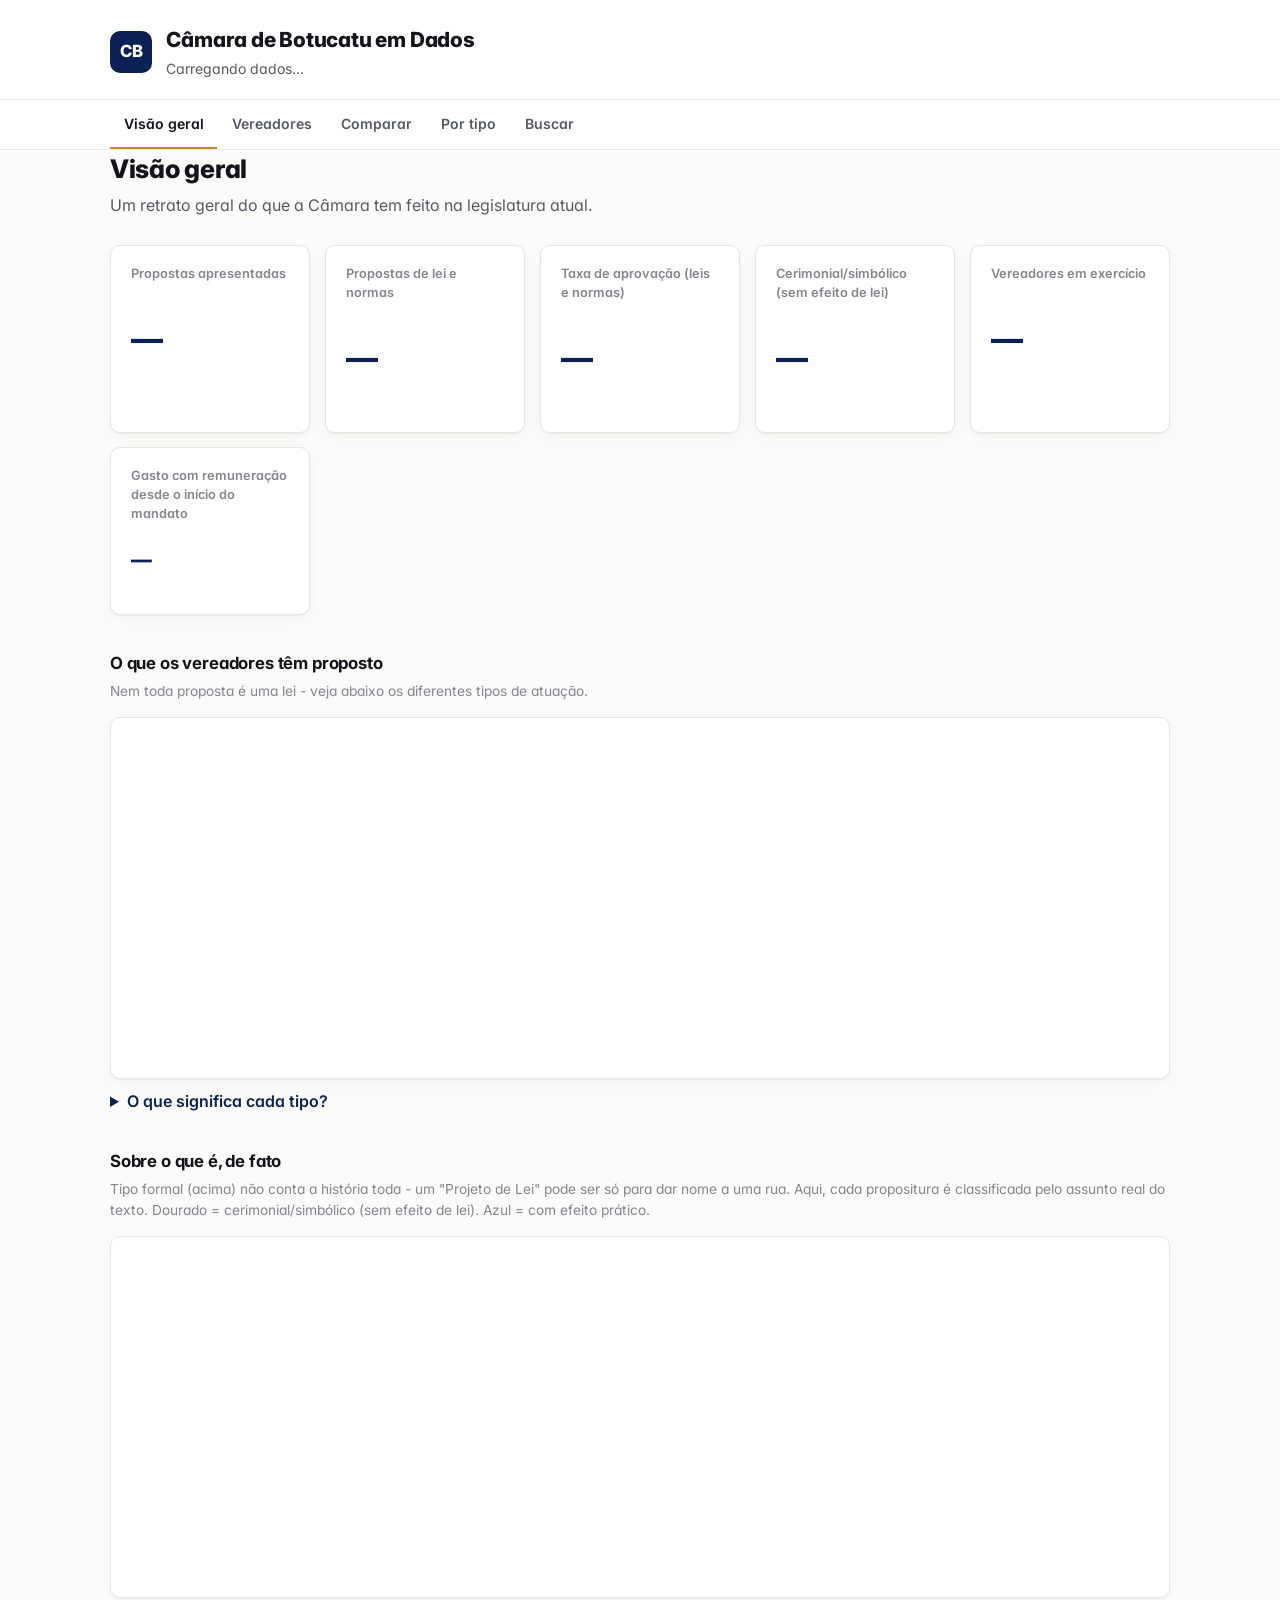
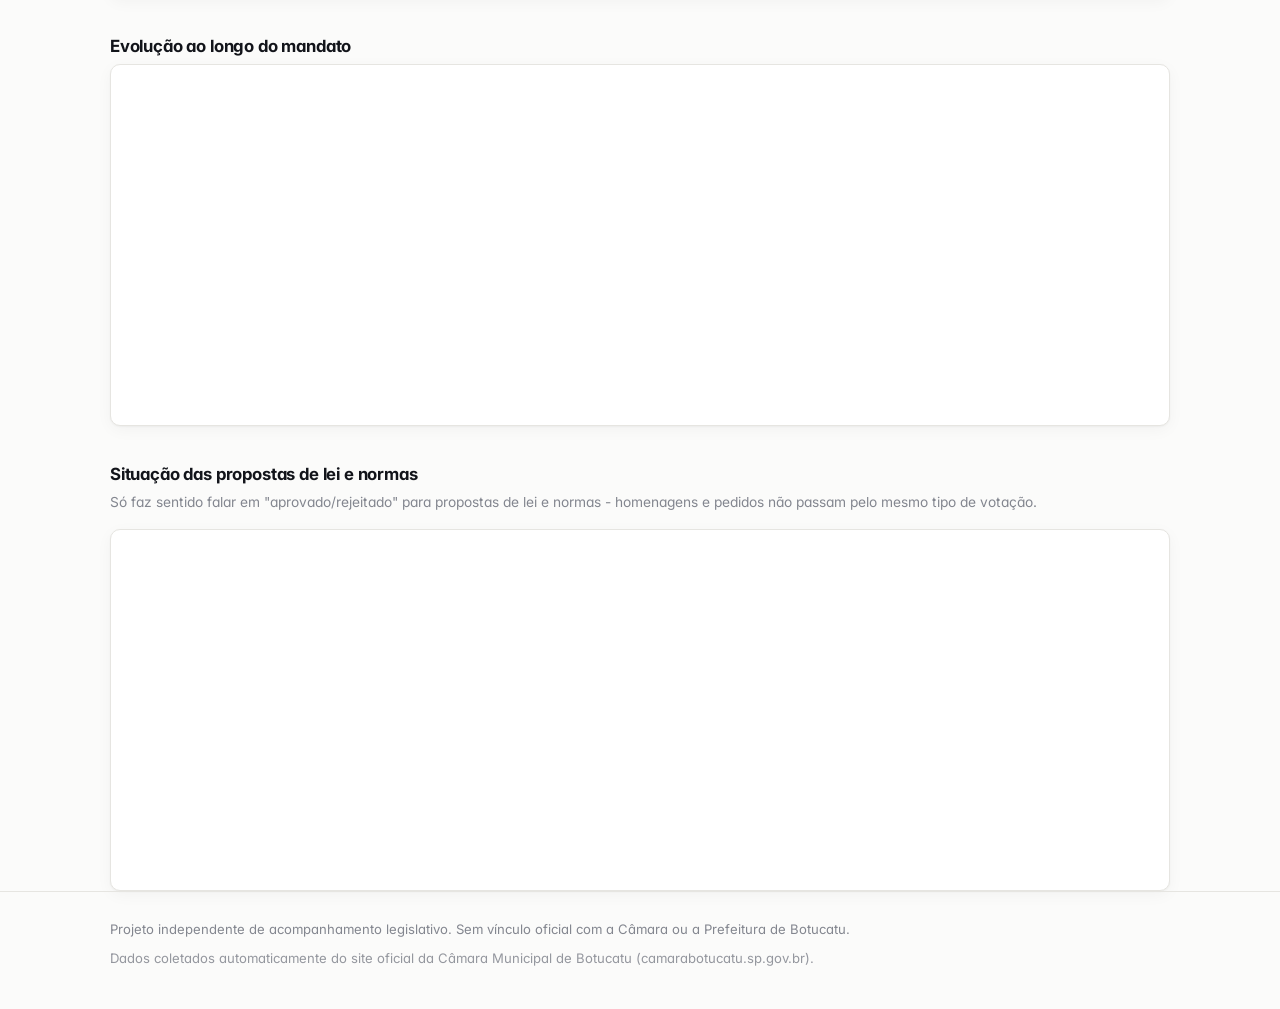
==== commit 320a7239: "Classifica proposituras por assunto real e gera resumo crítico por IA Substitui a categorização por " ====
--- a/site/index.html
+++ b/site/index.html
@@ -23,6 +23,7 @@
     <div class="card stat-tile"><p class="stat-label">Propostas apresentadas</p><p class="stat-value" id="stat-total">—</p></div>
     <div class="card stat-tile"><p class="stat-label">Propostas de lei e normas</p><p class="stat-value" id="stat-normativos">—</p></div>
     <div class="card stat-tile"><p class="stat-label">Taxa de aprovação (leis e normas)</p><p class="stat-value" id="stat-taxa">—</p></div>
+    <div class="card stat-tile"><p class="stat-label">Cerimonial/simbólico (sem efeito de lei)</p><p class="stat-value" id="stat-cerimonial">—</p></div>
     <div class="card stat-tile"><p class="stat-label">Vereadores em exercício</p><p class="stat-value" id="stat-vereadores">—</p></div>
     <div class="card stat-tile"><p class="stat-label">Gasto com remuneração desde o início do mandato</p><p class="stat-value moeda" id="stat-remuneracao">—</p></div>
   </div>
@@ -42,6 +43,12 @@
       <li><strong>Outros</strong>: prestação de contas e vetos.</li>
     </ul>
   </details>
+
+  <h3 class="section-title">Sobre o que é, de fato</h3>
+  <p class="section-caption">Tipo formal (acima) não conta a história toda - um "Projeto de Lei" pode ser só para dar nome a uma rua. Aqui, cada propositura é classificada pelo assunto real do texto. Dourado = cerimonial/simbólico (sem efeito de lei). Azul = com efeito prático.</p>
+  <div class="card chart-card">
+    <div class="chart-wrap"><canvas id="grafico-assunto"></canvas></div>
+  </div>
 
   <h3 class="section-title">Evolução ao longo do mandato</h3>
   <div class="card chart-card">
@@ -73,6 +80,11 @@
   document.getElementById("stat-total").textContent = CamaraData.formatarNumero(proposituras.length);
   document.getElementById("stat-normativos").textContent = CamaraData.formatarNumero(normativos.length);
   document.getElementById("stat-taxa").textContent = `${taxa}%`;
+
+  const cerimoniais = proposituras.filter((p) => p.categoria_cerimonial);
+  const taxaCerimonial = proposituras.length ? Math.round((cerimoniais.length / proposituras.length) * 100) : 0;
+  document.getElementById("stat-cerimonial").textContent = `${taxaCerimonial}%`;
+
   document.getElementById("stat-vereadores").textContent = meta.total_vereadores;
 
   document.getElementById("stat-remuneracao").textContent = CamaraData.formatarMoeda(meta.estimativa_gasto_mandato_total);
@@ -90,6 +102,12 @@
   const valoresFamilia = labelsUnicos.map((l) => porFamilia[l] || 0);
   const coresFamilia = CamaraData.FAMILIAS_ORDEM.filter((f) => proposituras.some((p) => p.familia === f)).map((f) => CamaraData.CORES_FAMILIA[f]);
   graficoBarrasHorizontais("grafico-familia", labelsUnicos, valoresFamilia, coresFamilia);
+
+  // Por assunto (categoria)
+  const porCategoria = CamaraData.agrupar(proposituras, "categoria");
+  const categoriasPresentes = meta.categorias_ordem.filter((c) => porCategoria[c]);
+  const coresCategoria = categoriasPresentes.map((c) => CamaraData.corCategoria(c, meta.categorias_cerimoniais));
+  graficoBarrasHorizontais("grafico-assunto", categoriasPresentes, categoriasPresentes.map((c) => porCategoria[c]), coresCategoria);
 
   // Evolução por ano
   const porAnoFamilia = {};
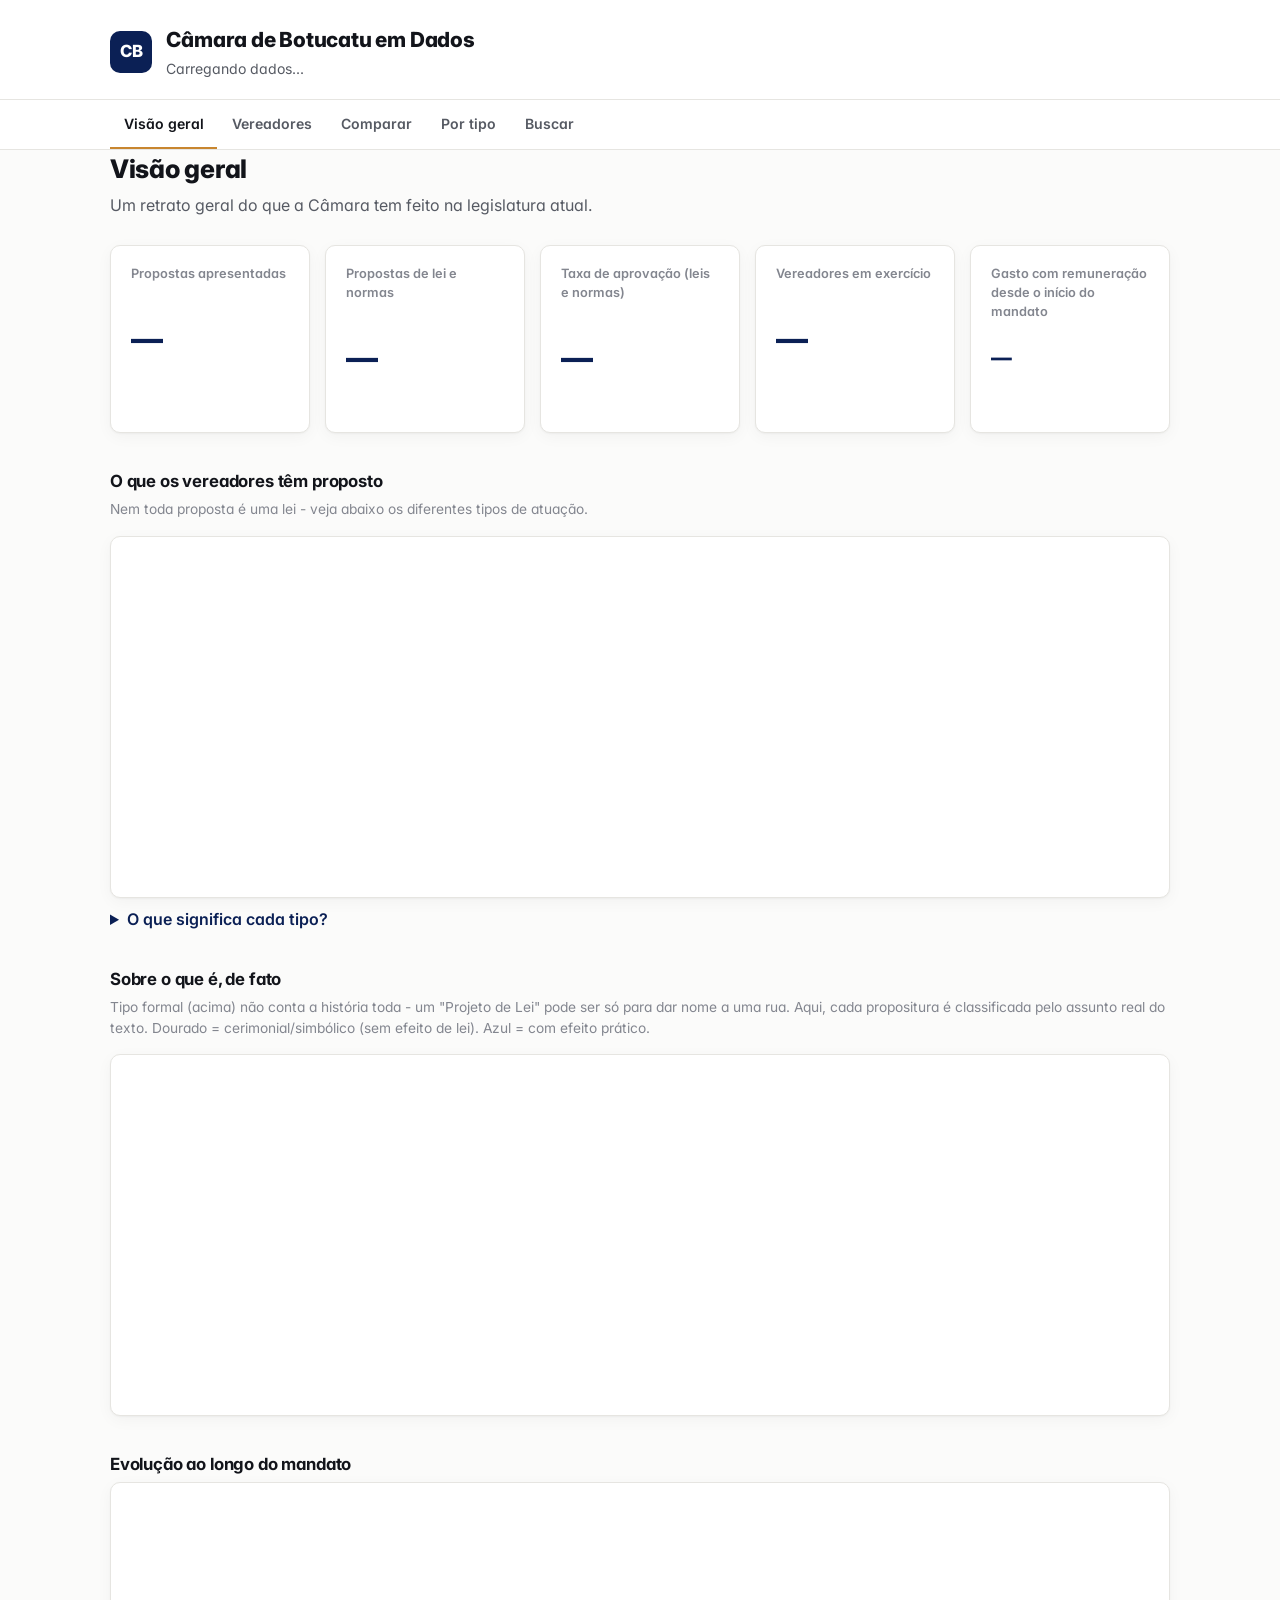
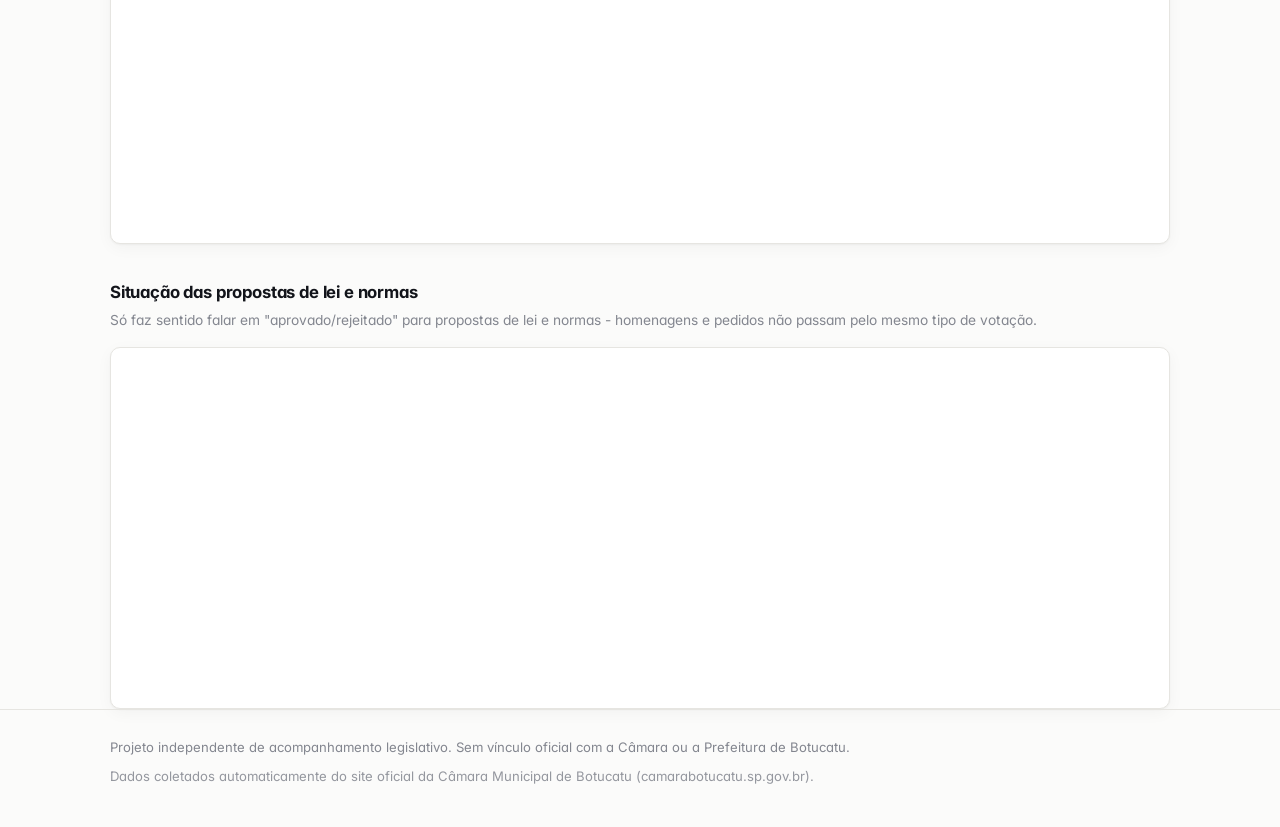
==== commit b16c7ed1: "Remove tile 'Cerimonial/simbólico' da visão geral Mantém o gráfico "Sobre o que é, de fato" com a me" ====
--- a/site/index.html
+++ b/site/index.html
@@ -23,7 +23,6 @@
     <div class="card stat-tile"><p class="stat-label">Propostas apresentadas</p><p class="stat-value" id="stat-total">—</p></div>
     <div class="card stat-tile"><p class="stat-label">Propostas de lei e normas</p><p class="stat-value" id="stat-normativos">—</p></div>
     <div class="card stat-tile"><p class="stat-label">Taxa de aprovação (leis e normas)</p><p class="stat-value" id="stat-taxa">—</p></div>
-    <div class="card stat-tile"><p class="stat-label">Cerimonial/simbólico (sem efeito de lei)</p><p class="stat-value" id="stat-cerimonial">—</p></div>
     <div class="card stat-tile"><p class="stat-label">Vereadores em exercício</p><p class="stat-value" id="stat-vereadores">—</p></div>
     <div class="card stat-tile"><p class="stat-label">Gasto com remuneração desde o início do mandato</p><p class="stat-value moeda" id="stat-remuneracao">—</p></div>
   </div>
@@ -81,10 +80,6 @@
   document.getElementById("stat-normativos").textContent = CamaraData.formatarNumero(normativos.length);
   document.getElementById("stat-taxa").textContent = `${taxa}%`;
 
-  const cerimoniais = proposituras.filter((p) => p.categoria_cerimonial);
-  const taxaCerimonial = proposituras.length ? Math.round((cerimoniais.length / proposituras.length) * 100) : 0;
-  document.getElementById("stat-cerimonial").textContent = `${taxaCerimonial}%`;
-
   document.getElementById("stat-vereadores").textContent = meta.total_vereadores;
 
   document.getElementById("stat-remuneracao").textContent = CamaraData.formatarMoeda(meta.estimativa_gasto_mandato_total);
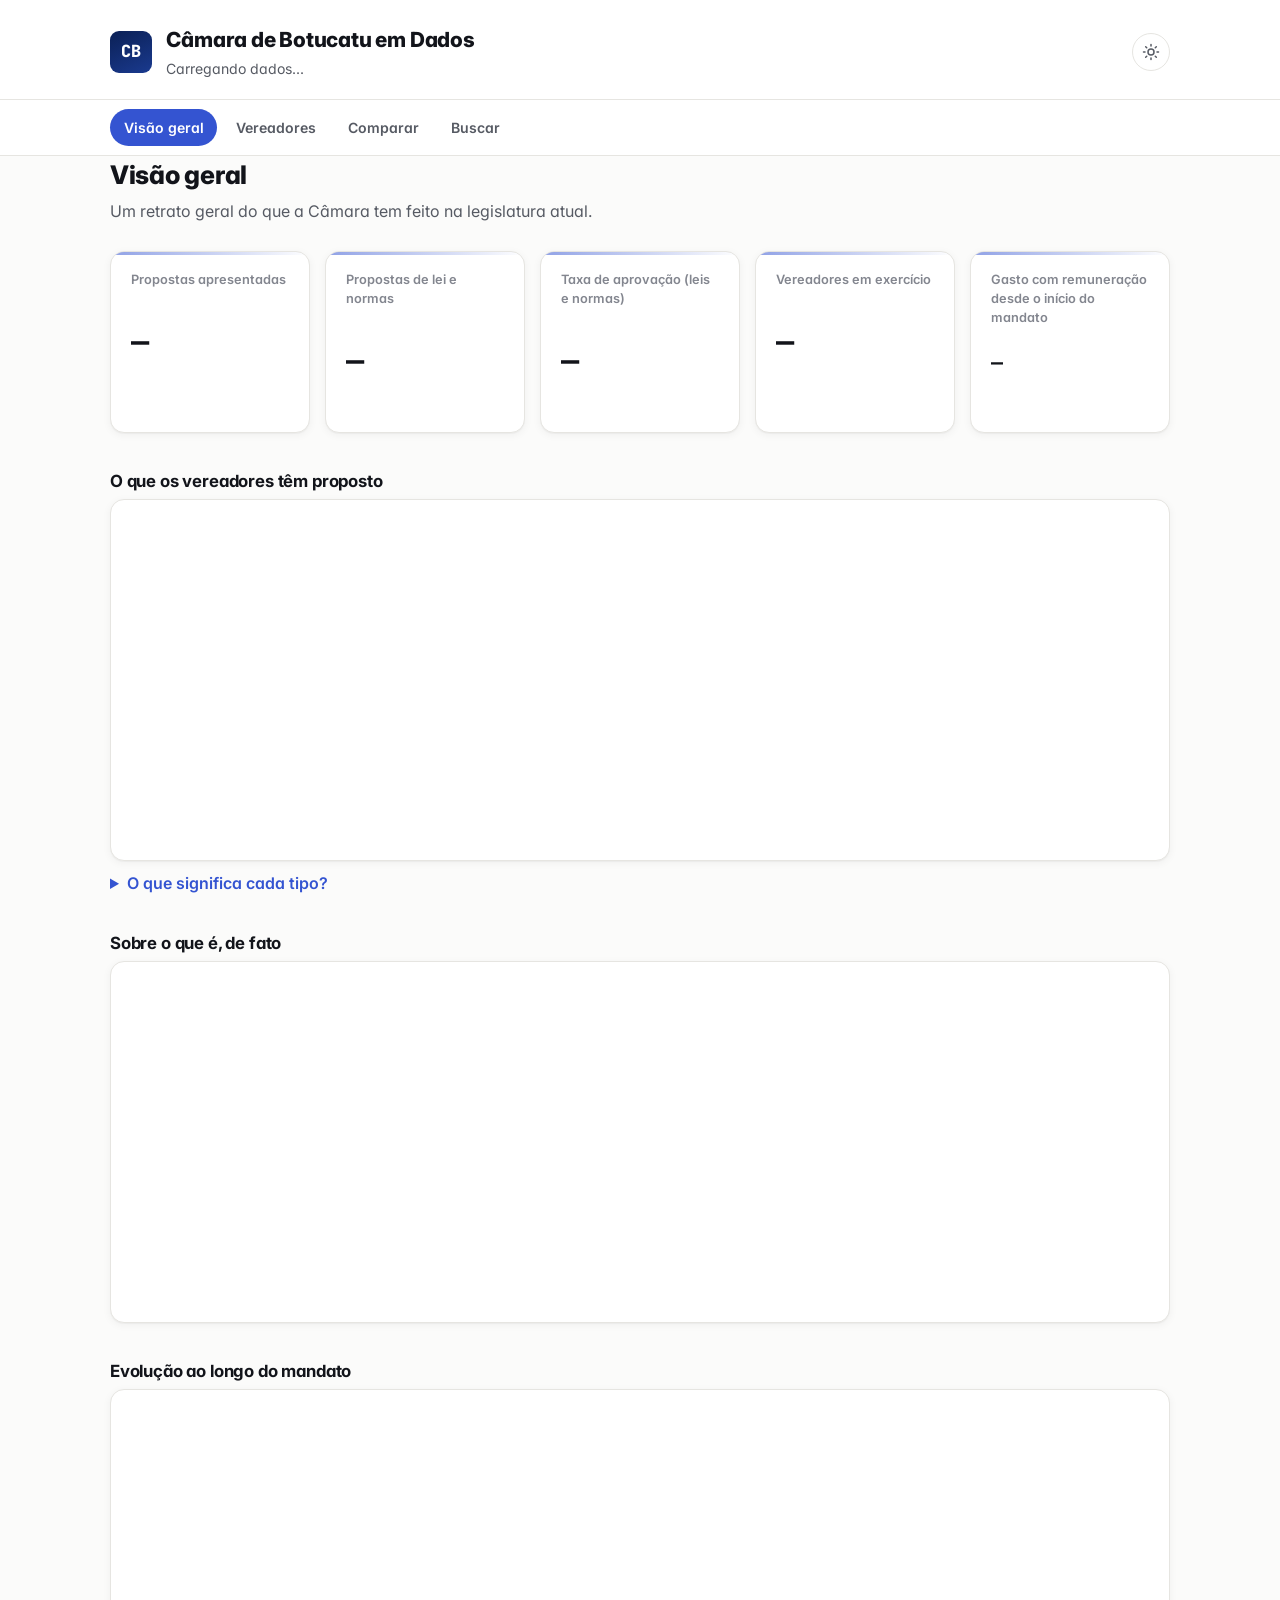
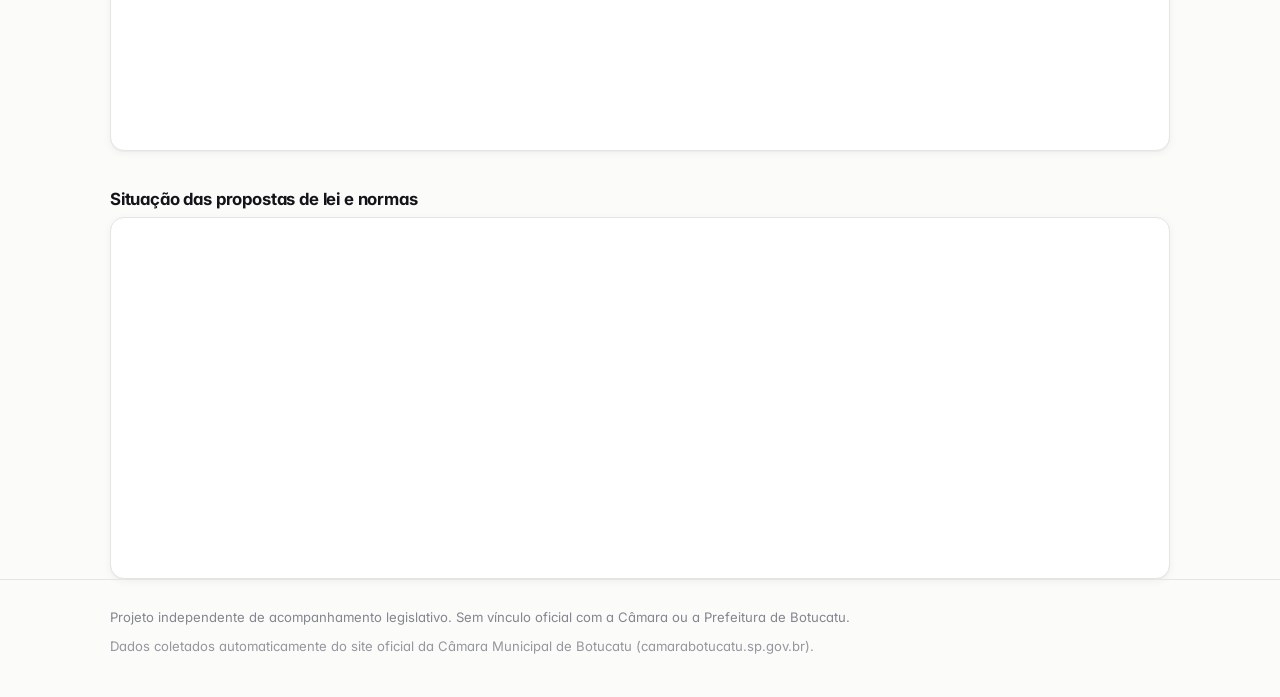
==== commit 4aef5748: "Modernização visual: identidade tipo dashboard SaaS - Números em fonte monoespaçada (JetBrains Mono)" ====
--- a/site/index.html
+++ b/site/index.html
@@ -2,12 +2,13 @@
 <html lang="pt-BR">
 <head>
 <meta charset="utf-8">
+<script>(function(){var t=localStorage.getItem("tema");if(t)document.documentElement.setAttribute("data-theme",t);})();</script>
 <meta name="viewport" content="width=device-width, initial-scale=1">
 <title>Visão geral — Câmara de Botucatu em Dados</title>
 <meta name="description" content="O que os vereadores de Botucatu em exercício têm proposto na legislatura atual.">
 <link rel="preconnect" href="https://fonts.googleapis.com">
 <link rel="preconnect" href="https://fonts.gstatic.com" crossorigin>
-<link href="https://fonts.googleapis.com/css2?family=Inter:wght@400;600;700;800&display=swap" rel="stylesheet">
+<link href="https://fonts.googleapis.com/css2?family=Inter:wght@400;500;600;700;800&family=JetBrains+Mono:wght@500;700&display=swap" rel="stylesheet">
 <link rel="stylesheet" href="assets/style.css">
 <script src="https://cdn.jsdelivr.net/npm/chart.js@4"></script>
 </head>
@@ -26,10 +27,8 @@
     <div class="card stat-tile"><p class="stat-label">Vereadores em exercício</p><p class="stat-value" id="stat-vereadores">—</p></div>
     <div class="card stat-tile"><p class="stat-label">Gasto com remuneração desde o início do mandato</p><p class="stat-value moeda" id="stat-remuneracao">—</p></div>
   </div>
-  <p class="section-caption" id="legenda-remuneracao"></p>
 
   <h3 class="section-title">O que os vereadores têm proposto</h3>
-  <p class="section-caption">Nem toda proposta é uma lei - veja abaixo os diferentes tipos de atuação.</p>
   <div class="card chart-card">
     <div class="chart-wrap"><canvas id="grafico-familia"></canvas></div>
   </div>
@@ -44,7 +43,6 @@
   </details>
 
   <h3 class="section-title">Sobre o que é, de fato</h3>
-  <p class="section-caption">Tipo formal (acima) não conta a história toda - um "Projeto de Lei" pode ser só para dar nome a uma rua. Aqui, cada propositura é classificada pelo assunto real do texto. Dourado = cerimonial/simbólico (sem efeito de lei). Azul = com efeito prático.</p>
   <div class="card chart-card">
     <div class="chart-wrap"><canvas id="grafico-assunto"></canvas></div>
   </div>
@@ -55,7 +53,6 @@
   </div>
 
   <h3 class="section-title">Situação das propostas de lei e normas</h3>
-  <p class="section-caption">Só faz sentido falar em "aprovado/rejeitado" para propostas de lei e normas - homenagens e pedidos não passam pelo mesmo tipo de votação.</p>
   <div class="card chart-card">
     <div class="chart-wrap"><canvas id="grafico-situacao"></canvas></div>
   </div>
@@ -69,7 +66,7 @@
 <script>
 montarLayout("index");
 
-CamaraData.carregar().then(({ proposituras, meta, remuneracao }) => {
+CamaraData.carregar().then(({ proposituras, meta }) => {
   atualizarCabecalho(meta);
 
   const normativos = proposituras.filter((p) => p.familia === "Normativos");
@@ -83,11 +80,6 @@
   document.getElementById("stat-vereadores").textContent = meta.total_vereadores;
 
   document.getElementById("stat-remuneracao").textContent = CamaraData.formatarMoeda(meta.estimativa_gasto_mandato_total);
-  const totalConfirmado = remuneracao.reduce((soma, r) => soma + (r.proventos || 0), 0);
-  const periodo = CamaraData.periodoRemuneracao(remuneracao);
-  document.getElementById("legenda-remuneracao").textContent = meta.estimativa_gasto_mandato_total
-    ? `Estimativa do valor bruto pago a vereadores desde o início do mandato (${meta.legislatura_atual_inicio_display}) até ${meta.estimativa_gasto_mandato_competencia}, mês a mês, pelo valor mais recente conhecido de cada um - já considera corretamente quando um suplente assumiu no lugar de um titular licenciado. Não considera possíveis reajustes salariais ao longo do caminho. ${CamaraData.formatarMoeda(totalConfirmado)} desse total já foram efetivamente confirmados nos meses com dados coletados (${periodo}); o restante é projeção.`
-    : "";
 
   // Por família
   const porFamilia = CamaraData.agrupar(proposituras, "familia_label");
--- a/site/assets/style.css
+++ b/site/assets/style.css
@@ -8,14 +8,19 @@
   --navy: #0b2055;
   --navy-soft: #eef1f9;
   --gold: #c8862f;
+  --accent: #3454d1;
+  --accent-soft: #e8ecfc;
+  --accent-ink: #ffffff;
 
   --ink: #12141a;
   --bg: #fbfbfa;
   --surface: #ffffff;
+  --surface-raised: #ffffff;
   --text: #21242b;
   --text-secondary: #565a63;
   --text-muted: #83868f;
   --border: #e6e5e1;
+  --border-strong: #d8d7d1;
 
   /* paleta categórica validada (acessível) - usada só para dados, não para o chrome */
   --cat-normativos: #2a78d6;
@@ -30,35 +35,52 @@
   --status-arquivado: #ec835a;
   --status-outro: #83868f;
 
-  --radius: 10px;
-  --shadow: 0 1px 2px rgba(18, 20, 26, 0.04), 0 4px 16px rgba(18, 20, 26, 0.04);
+  --font: "Inter", system-ui, -apple-system, "Segoe UI", sans-serif;
+  --mono: "JetBrains Mono", ui-monospace, "SFMono-Regular", Menlo, Consolas, monospace;
+
+  --radius: 14px;
+  --radius-sm: 9px;
+  --shadow: 0 1px 1px rgba(18, 20, 26, 0.03), 0 2px 8px rgba(18, 20, 26, 0.05);
+  --shadow-hover: 0 2px 4px rgba(18, 20, 26, 0.05), 0 10px 24px rgba(18, 20, 26, 0.08);
 }
 
 @media (prefers-color-scheme: dark) {
   :root:where(:not([data-theme="light"])) {
     color-scheme: dark;
     --navy-soft: #182036;
-    --bg: #0f1115;
-    --surface: #171a21;
+    --accent: #7c94f5;
+    --accent-soft: #1d2542;
+    --accent-ink: #0f1115;
+    --bg: #0b0d11;
+    --surface: #14161c;
+    --surface-raised: #191c23;
     --ink: #f4f5f7;
     --text: #e7e8ea;
     --text-secondary: #b7bac2;
     --text-muted: #888c96;
-    --border: #2a2e37;
-    --shadow: 0 1px 2px rgba(0, 0, 0, 0.3), 0 4px 16px rgba(0, 0, 0, 0.3);
+    --border: #262932;
+    --border-strong: #33363f;
+    --shadow: 0 1px 1px rgba(0, 0, 0, 0.35), 0 2px 8px rgba(0, 0, 0, 0.35);
+    --shadow-hover: 0 2px 4px rgba(0, 0, 0, 0.4), 0 12px 28px rgba(0, 0, 0, 0.45);
   }
 }
 :root[data-theme="dark"] {
   color-scheme: dark;
   --navy-soft: #182036;
-  --bg: #0f1115;
-  --surface: #171a21;
+  --accent: #7c94f5;
+  --accent-soft: #1d2542;
+  --accent-ink: #0f1115;
+  --bg: #0b0d11;
+  --surface: #14161c;
+  --surface-raised: #191c23;
   --ink: #f4f5f7;
   --text: #e7e8ea;
   --text-secondary: #b7bac2;
   --text-muted: #888c96;
-  --border: #2a2e37;
-  --shadow: 0 1px 2px rgba(0, 0, 0, 0.3), 0 4px 16px rgba(0, 0, 0, 0.3);
+  --border: #262932;
+  --border-strong: #33363f;
+  --shadow: 0 1px 1px rgba(0, 0, 0, 0.35), 0 2px 8px rgba(0, 0, 0, 0.35);
+  --shadow-hover: 0 2px 4px rgba(0, 0, 0, 0.4), 0 12px 28px rgba(0, 0, 0, 0.45);
 }
 
 * { box-sizing: border-box; }
@@ -68,15 +90,21 @@
   padding: 0;
   background: var(--bg);
   color: var(--text);
-  font-family: "Inter", system-ui, -apple-system, "Segoe UI", sans-serif;
+  font-family: var(--font);
   line-height: 1.5;
   -webkit-font-smoothing: antialiased;
   font-feature-settings: "cv11", "ss01";
+  transition: background-color .2s ease, color .2s ease;
 }
 
 h1, h2, h3, .stat-value { letter-spacing: -0.01em; }
 
-a { color: var(--navy); text-underline-offset: 2px; }
+.stat-value, .mono, td.num {
+  font-family: var(--mono);
+  font-variant-numeric: tabular-nums;
+}
+
+a { color: var(--accent); text-underline-offset: 2px; }
 a:hover { color: var(--gold); }
 
 .container {
@@ -101,14 +129,15 @@
   width: 42px;
   height: 42px;
   flex: none;
-  border-radius: 10px;
-  background: var(--navy);
+  border-radius: var(--radius-sm);
+  background: linear-gradient(155deg, var(--navy), #1a3a8f);
   color: #fff;
   display: flex;
   align-items: center;
   justify-content: center;
   font-weight: 800;
   font-size: 1.05rem;
+  font-family: var(--mono);
 }
 .site-header h1 {
   font-size: 1.3rem;
@@ -124,6 +153,26 @@
 }
 .header-text { flex: 1; min-width: 240px; }
 
+.theme-toggle {
+  flex: none;
+  width: 38px;
+  height: 38px;
+  display: flex;
+  align-items: center;
+  justify-content: center;
+  border: 1px solid var(--border);
+  border-radius: 999px;
+  background: var(--surface);
+  color: var(--text-secondary);
+  cursor: pointer;
+  transition: border-color .15s ease, color .15s ease, background-color .15s ease;
+}
+.theme-toggle:hover { border-color: var(--accent); color: var(--accent); }
+.theme-toggle svg { width: 18px; height: 18px; }
+.theme-toggle .icon-moon { display: none; }
+:root[data-theme="dark"] .theme-toggle .icon-sun { display: none; }
+:root[data-theme="dark"] .theme-toggle .icon-moon { display: block; }
+
 /* ---------- Navegação ---------- */
 .site-nav {
   background: var(--surface);
@@ -134,23 +183,26 @@
 }
 .site-nav .container {
   display: flex;
-  gap: .1rem;
+  gap: .3rem;
   flex-wrap: wrap;
+  padding-top: .55rem;
+  padding-bottom: .55rem;
 }
 .site-nav a {
   color: var(--text-secondary);
   text-decoration: none;
-  padding: .8rem .85rem;
+  padding: .5rem .85rem;
   font-size: .88rem;
   font-weight: 600;
-  border-bottom: 2px solid transparent;
-  transition: border-color .15s ease, color .15s ease;
-}
-.site-nav a:hover { color: var(--ink); }
+  border-radius: 999px;
+  transition: background-color .15s ease, color .15s ease;
+}
+.site-nav a:hover { color: var(--ink); background: var(--surface-raised); }
 .site-nav a.active {
-  color: var(--ink);
-  border-bottom-color: var(--gold);
-}
+  color: var(--accent-ink);
+  background: var(--accent);
+}
+.site-nav a.active:hover { color: var(--accent-ink); }
 
 /* ---------- Layout geral ---------- */
 main { padding: 2rem 0 3rem; }
@@ -171,25 +223,31 @@
   border-radius: var(--radius);
   box-shadow: var(--shadow);
   padding: 1.1rem 1.25rem;
-}
+  transition: box-shadow .18s ease, border-color .18s ease, transform .18s ease;
+}
+.card:hover { box-shadow: var(--shadow-hover); border-color: var(--border-strong); }
 .stat-tile { position: relative; overflow: hidden; }
+.stat-tile::before {
+  content: "";
+  position: absolute;
+  inset: 0 0 auto 0;
+  height: 3px;
+  background: linear-gradient(90deg, var(--accent), transparent);
+  opacity: .55;
+}
 .stat-tile .stat-label {
   font-size: .8rem;
   color: var(--text-muted);
-  margin: 0 0 .4rem;
+  margin: 0 0 .5rem;
   font-weight: 600;
 }
 .stat-tile .stat-value {
-  font-size: 2rem;
-  font-weight: 800;
-  color: var(--navy);
+  font-size: 1.9rem;
+  font-weight: 700;
+  color: var(--ink);
   overflow-wrap: break-word;
 }
-.stat-tile .stat-value.moeda { font-size: 1.3rem; white-space: nowrap; }
-:root[data-theme="dark"] .stat-tile .stat-value { color: #8fb3ef; }
-@media (prefers-color-scheme: dark) {
-  :root:where(:not([data-theme="light"])) .stat-tile .stat-value { color: #8fb3ef; }
-}
+.stat-tile .stat-value.moeda { font-size: 1.25rem; white-space: nowrap; }
 
 .chart-card { padding: 1.25rem; }
 .chart-wrap { position: relative; height: 320px; }
@@ -197,34 +255,36 @@
 /* ---------- Botões / controles ---------- */
 .btn {
   display: inline-block;
-  background: transparent;
-  color: var(--navy);
-  border: 1.5px solid var(--border);
+  background: var(--surface);
+  color: var(--text);
+  border: 1px solid var(--border);
   border-radius: 999px;
   padding: .4rem .85rem;
   font-size: .82rem;
   font-weight: 600;
   text-decoration: none;
   cursor: pointer;
-}
-.btn:hover { border-color: var(--navy); background: var(--navy-soft); color: var(--navy); }
+  transition: border-color .15s ease, background-color .15s ease, color .15s ease;
+}
+.btn:hover { border-color: var(--accent); background: var(--accent-soft); color: var(--accent); }
 .btn-primary {
-  background: var(--navy);
-  color: #fff;
-  border-color: var(--navy);
-}
-.btn-primary:hover { background: #142a68; color: #fff; }
+  background: var(--accent);
+  color: var(--accent-ink);
+  border-color: var(--accent);
+}
+.btn-primary:hover { filter: brightness(1.08); color: var(--accent-ink); }
 
 select, input[type="text"], input[type="search"] {
   font: inherit;
   padding: .55rem .7rem;
   border: 1px solid var(--border);
-  border-radius: 8px;
+  border-radius: var(--radius-sm);
   background: var(--surface);
   color: var(--text);
   width: 100%;
-}
-select:focus, input:focus { outline: 2px solid var(--navy-soft); border-color: var(--navy); }
+  transition: border-color .15s ease;
+}
+select:focus, input:focus { outline: 2px solid var(--accent-soft); border-color: var(--accent); }
 label.field-label {
   display: block;
   font-size: .82rem;
@@ -253,9 +313,9 @@
   cursor: pointer;
 }
 .pill.active {
-  border-color: var(--navy);
-  background: var(--navy-soft);
-  color: var(--navy);
+  border-color: var(--accent);
+  background: var(--accent-soft);
+  color: var(--accent);
 }
 
 /* ---------- Tabela ---------- */
@@ -264,7 +324,7 @@
 th, td { text-align: left; padding: .65rem .8rem; border-bottom: 1px solid var(--border); white-space: nowrap; }
 td.wrap, th.wrap { white-space: normal; }
 th { color: var(--text-muted); font-size: .76rem; text-transform: uppercase; letter-spacing: .04em; font-weight: 700; }
-tbody tr:hover { background: var(--navy-soft); }
+tbody tr:hover { background: var(--accent-soft); }
 
 /* status pill dentro de tabela */
 .status-pill {
@@ -287,7 +347,7 @@
 .perfil-info { flex: 1; min-width: 240px; }
 .perfil-info h2 { margin: 0 0 .25rem; font-weight: 800; color: var(--ink); }
 details { margin-top: .6rem; }
-details summary { cursor: pointer; font-weight: 600; color: var(--navy); }
+details summary { cursor: pointer; font-weight: 600; color: var(--accent); }
 
 /* ---------- Rodapé ---------- */
 .site-footer {
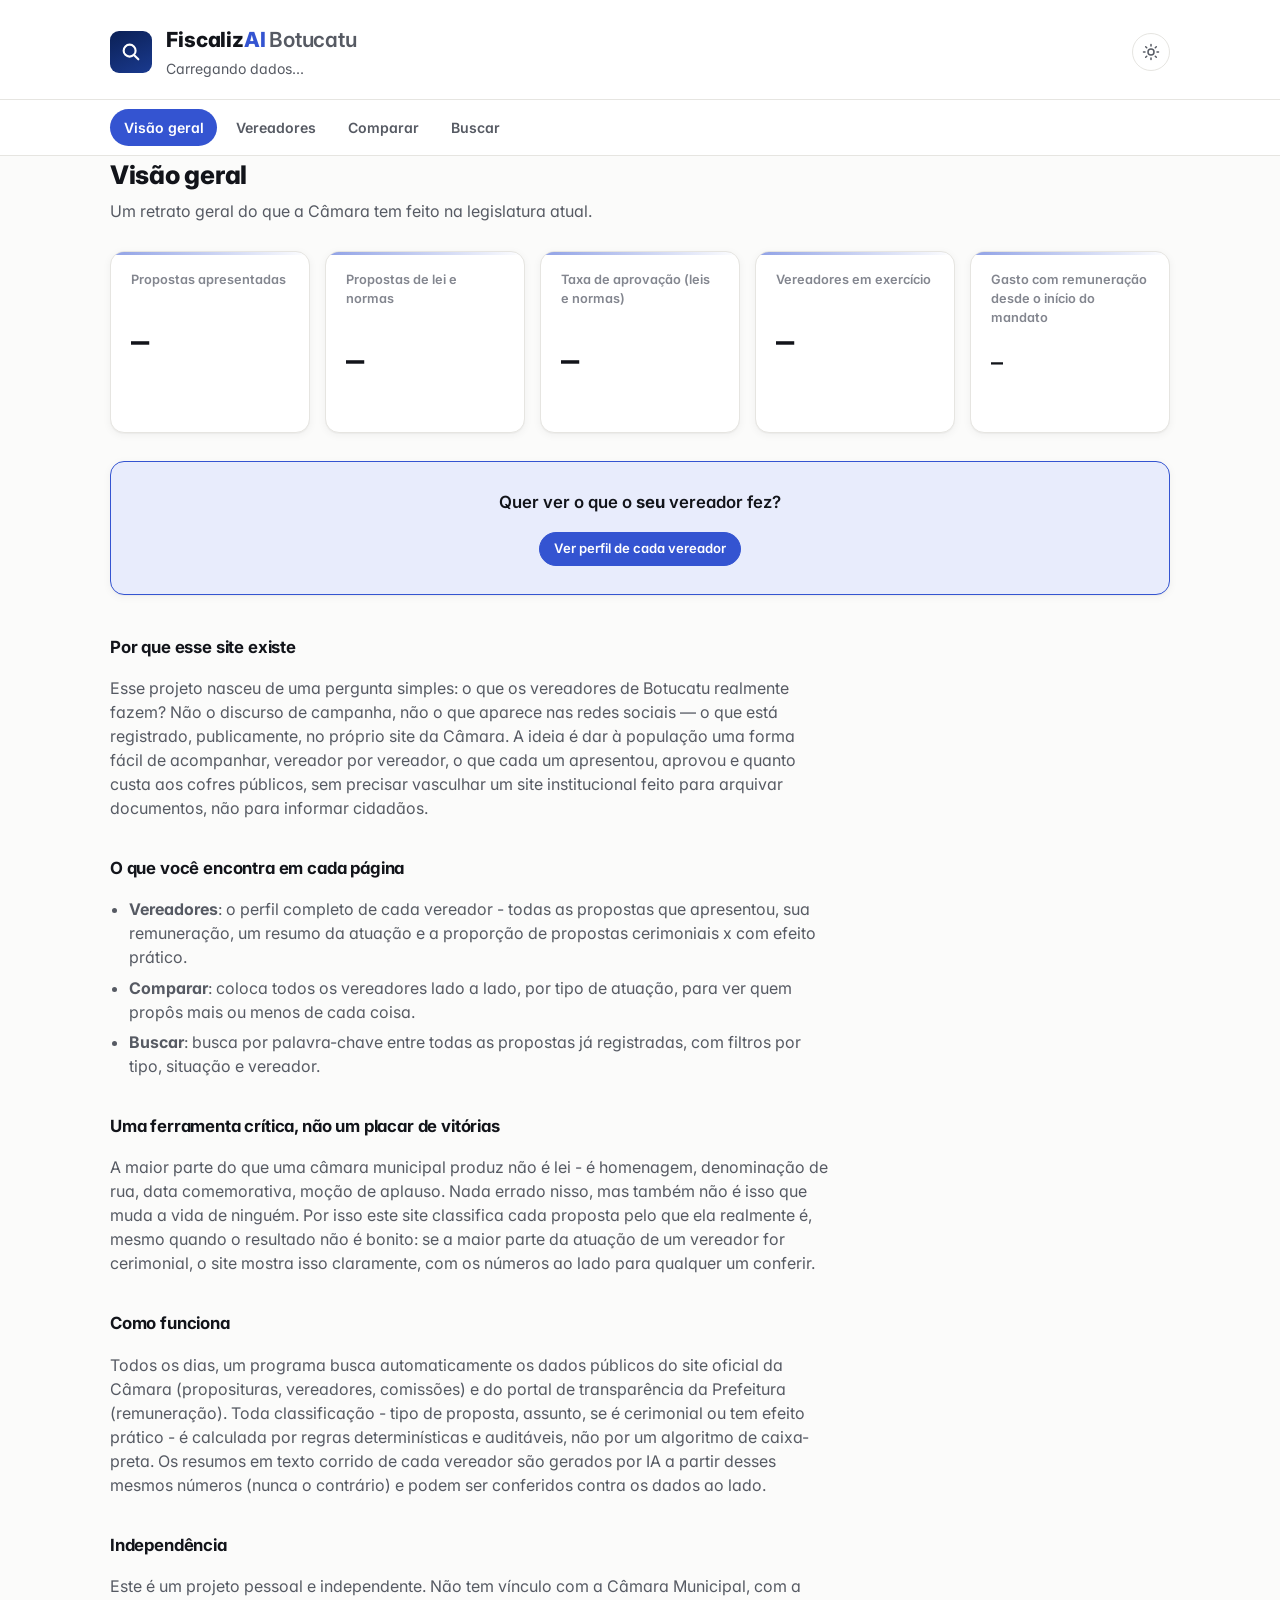
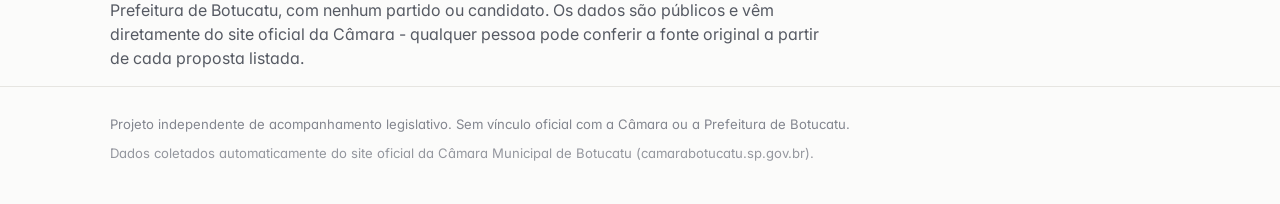
==== commit 1baa1cb8: "Repensa a Visão geral e rebatiza o projeto como FiscalizAI Botucatu Visão geral: os gráficos agregad" ====
--- a/site/index.html
+++ b/site/index.html
@@ -4,13 +4,12 @@
 <meta charset="utf-8">
 <script>(function(){var t=localStorage.getItem("tema");if(t)document.documentElement.setAttribute("data-theme",t);})();</script>
 <meta name="viewport" content="width=device-width, initial-scale=1">
-<title>Visão geral — Câmara de Botucatu em Dados</title>
+<title>Visão geral — FiscalizAI Botucatu</title>
 <meta name="description" content="O que os vereadores de Botucatu em exercício têm proposto na legislatura atual.">
 <link rel="preconnect" href="https://fonts.googleapis.com">
 <link rel="preconnect" href="https://fonts.gstatic.com" crossorigin>
 <link href="https://fonts.googleapis.com/css2?family=Inter:wght@400;500;600;700;800&family=JetBrains+Mono:wght@500;700&display=swap" rel="stylesheet">
 <link rel="stylesheet" href="assets/style.css">
-<script src="https://cdn.jsdelivr.net/npm/chart.js@4"></script>
 </head>
 <body>
 <header class="site-header" id="site-header"></header>
@@ -28,33 +27,52 @@
     <div class="card stat-tile"><p class="stat-label">Gasto com remuneração desde o início do mandato</p><p class="stat-value moeda" id="stat-remuneracao">—</p></div>
   </div>
 
-  <h3 class="section-title">O que os vereadores têm proposto</h3>
-  <div class="card chart-card">
-    <div class="chart-wrap"><canvas id="grafico-familia"></canvas></div>
-  </div>
-  <details>
-    <summary>O que significa cada tipo?</summary>
-    <ul>
-      <li><strong>Propostas de lei e normas</strong>: Projetos de Lei e afins - podem virar lei/norma se aprovados.</li>
-      <li><strong>Pedidos e solicitações</strong>: Indicações (sugestões ao Executivo) e Requerimentos (pedidos formais/fiscalização).</li>
-      <li><strong>Homenagens e manifestações</strong>: Moções - aplausos, repúdio, pesar. Não têm efeito de lei.</li>
-      <li><strong>Outros</strong>: prestação de contas e vetos.</li>
-    </ul>
-  </details>
-
-  <h3 class="section-title">Sobre o que é, de fato</h3>
-  <div class="card chart-card">
-    <div class="chart-wrap"><canvas id="grafico-assunto"></canvas></div>
+  <div class="card cta-card">
+    <p>Quer ver o que o <strong>seu</strong> vereador fez?</p>
+    <a class="btn btn-primary" href="vereador.html">Ver perfil de cada vereador</a>
   </div>
 
-  <h3 class="section-title">Evolução ao longo do mandato</h3>
-  <div class="card chart-card">
-    <div class="chart-wrap"><canvas id="grafico-evolucao"></canvas></div>
-  </div>
+  <div class="sobre-secao">
+    <h3 class="section-title">Por que esse site existe</h3>
+    <p>Esse projeto nasceu de uma pergunta simples: o que os vereadores de Botucatu realmente fazem?
+      Não o discurso de campanha, não o que aparece nas redes sociais — o que está registrado,
+      publicamente, no próprio site da Câmara. A ideia é dar à população uma forma fácil de
+      acompanhar, vereador por vereador, o que cada um apresentou, aprovou e quanto custa aos
+      cofres públicos, sem precisar vasculhar um site institucional feito para arquivar documentos,
+      não para informar cidadãos.</p>
 
-  <h3 class="section-title">Situação das propostas de lei e normas</h3>
-  <div class="card chart-card">
-    <div class="chart-wrap"><canvas id="grafico-situacao"></canvas></div>
+    <h3 class="section-title">O que você encontra em cada página</h3>
+    <ul>
+      <li><strong>Vereadores</strong>: o perfil completo de cada vereador - todas as propostas que
+        apresentou, sua remuneração, um resumo da atuação e a proporção de propostas cerimoniais x
+        com efeito prático.</li>
+      <li><strong>Comparar</strong>: coloca todos os vereadores lado a lado, por tipo de atuação,
+        para ver quem propôs mais ou menos de cada coisa.</li>
+      <li><strong>Buscar</strong>: busca por palavra-chave entre todas as propostas já registradas,
+        com filtros por tipo, situação e vereador.</li>
+    </ul>
+
+    <h3 class="section-title">Uma ferramenta crítica, não um placar de vitórias</h3>
+    <p>A maior parte do que uma câmara municipal produz não é lei - é homenagem, denominação de
+      rua, data comemorativa, moção de aplauso. Nada errado nisso, mas também não é isso que muda
+      a vida de ninguém. Por isso este site classifica cada proposta pelo que ela realmente é,
+      mesmo quando o resultado não é bonito: se a maior parte da atuação de um vereador for
+      cerimonial, o site mostra isso claramente, com os números ao lado para qualquer um
+      conferir.</p>
+
+    <h3 class="section-title">Como funciona</h3>
+    <p>Todos os dias, um programa busca automaticamente os dados públicos do site oficial da
+      Câmara (proposituras, vereadores, comissões) e do portal de transparência da Prefeitura
+      (remuneração). Toda classificação - tipo de proposta, assunto, se é cerimonial ou tem efeito
+      prático - é calculada por regras determinísticas e auditáveis, não por um algoritmo de
+      caixa-preta. Os resumos em texto corrido de cada vereador são gerados por IA a partir desses
+      mesmos números (nunca o contrário) e podem ser conferidos contra os dados ao lado.</p>
+
+    <h3 class="section-title">Independência</h3>
+    <p>Este é um projeto pessoal e independente. Não tem vínculo com a Câmara Municipal, com a
+      Prefeitura de Botucatu, com nenhum partido ou candidato. Os dados são públicos e vêm
+      diretamente do site oficial da Câmara - qualquer pessoa pode conferir a fonte original a
+      partir de cada proposta listada.</p>
   </div>
 </main>
 
@@ -62,7 +80,6 @@
 
 <script src="assets/data.js"></script>
 <script src="assets/layout.js"></script>
-<script src="assets/charts.js"></script>
 <script>
 montarLayout("index");
 
@@ -76,52 +93,8 @@
   document.getElementById("stat-total").textContent = CamaraData.formatarNumero(proposituras.length);
   document.getElementById("stat-normativos").textContent = CamaraData.formatarNumero(normativos.length);
   document.getElementById("stat-taxa").textContent = `${taxa}%`;
-
   document.getElementById("stat-vereadores").textContent = meta.total_vereadores;
-
   document.getElementById("stat-remuneracao").textContent = CamaraData.formatarMoeda(meta.estimativa_gasto_mandato_total);
-
-  // Por família
-  const porFamilia = CamaraData.agrupar(proposituras, "familia_label");
-  const labelsUnicos = CamaraData.FAMILIAS_ORDEM
-    .map((f) => proposituras.find((p) => p.familia === f)?.familia_label)
-    .filter(Boolean);
-  const valoresFamilia = labelsUnicos.map((l) => porFamilia[l] || 0);
-  const coresFamilia = CamaraData.FAMILIAS_ORDEM.filter((f) => proposituras.some((p) => p.familia === f)).map((f) => CamaraData.CORES_FAMILIA[f]);
-  graficoBarrasHorizontais("grafico-familia", labelsUnicos, valoresFamilia, coresFamilia);
-
-  // Por assunto (categoria)
-  const porCategoria = CamaraData.agrupar(proposituras, "categoria");
-  const categoriasPresentes = meta.categorias_ordem.filter((c) => porCategoria[c]);
-  const coresCategoria = categoriasPresentes.map((c) => CamaraData.corCategoria(c, meta.categorias_cerimoniais));
-  graficoBarrasHorizontais("grafico-assunto", categoriasPresentes, categoriasPresentes.map((c) => porCategoria[c]), coresCategoria);
-
-  // Evolução por ano
-  const porAnoFamilia = {};
-  proposituras.forEach((p) => {
-    if (!p.data) return;
-    const ano = p.data.slice(0, 4);
-    porAnoFamilia[ano] = porAnoFamilia[ano] || {};
-    porAnoFamilia[ano][p.familia] = (porAnoFamilia[ano][p.familia] || 0) + 1;
-  });
-  const anos = Object.keys(porAnoFamilia).sort();
-  const familiasPresentes = CamaraData.FAMILIAS_ORDEM.filter((f) => proposituras.some((p) => p.familia === f));
-  const series = familiasPresentes.map((f) => ({
-    label: proposituras.find((p) => p.familia === f).familia_label,
-    data: anos.map((a) => porAnoFamilia[a][f] || 0),
-    color: CamaraData.CORES_FAMILIA[f],
-  }));
-  graficoLinhaTempo("grafico-evolucao", anos, series);
-
-  // Situação dos normativos
-  const porStatus = CamaraData.agrupar(normativos, "status");
-  const statusPresentes = CamaraData.STATUS_ORDEM.filter((s) => porStatus[s]);
-  graficoBarrasStatus(
-    "grafico-situacao",
-    statusPresentes,
-    statusPresentes.map((s) => porStatus[s]),
-    statusPresentes.map((s) => CamaraData.CORES_STATUS[s])
-  );
 });
 </script>
 </body>
--- a/site/assets/style.css
+++ b/site/assets/style.css
@@ -1,4 +1,4 @@
-/* Câmara de Botucatu em Dados — ferramenta independente de acompanhamento
+/* FiscalizAI Botucatu — ferramenta independente de acompanhamento
    legislativo. Usa o azul-marinho da Câmara apenas como referência sutil
    (texto/acentos), não como identidade visual copiada - o objetivo é parecer
    um produto de dados moderno, não uma extensão do site institucional. */
@@ -135,16 +135,16 @@
   display: flex;
   align-items: center;
   justify-content: center;
-  font-weight: 800;
-  font-size: 1.05rem;
-  font-family: var(--mono);
-}
+}
+.site-header .brandmark svg { width: 22px; height: 22px; }
 .site-header h1 {
   font-size: 1.3rem;
   margin: 0;
   font-weight: 800;
   color: var(--ink);
 }
+.site-header h1 .marca-ai { color: var(--accent); }
+.site-header h1 .marca-cidade { font-weight: 600; color: var(--text-secondary); }
 .site-header p {
   margin: .2rem 0 0;
   color: var(--text-secondary);
@@ -252,6 +252,20 @@
 .chart-card { padding: 1.25rem; }
 .chart-wrap { position: relative; height: 320px; }
 
+.cta-card {
+  text-align: center;
+  background: var(--accent-soft);
+  border-color: var(--accent);
+  margin: 1.75rem 0 2.5rem;
+  padding: 1.75rem 1.5rem;
+}
+.cta-card p { margin: 0 0 1rem; font-size: 1.05rem; color: var(--ink); font-weight: 600; }
+
+.sobre-secao { max-width: 720px; }
+.sobre-secao p, .sobre-secao li { color: var(--text-secondary); }
+.sobre-secao ul { padding-left: 1.2rem; }
+.sobre-secao li { margin-bottom: .4rem; }
+
 /* ---------- Botões / controles ---------- */
 .btn {
   display: inline-block;
